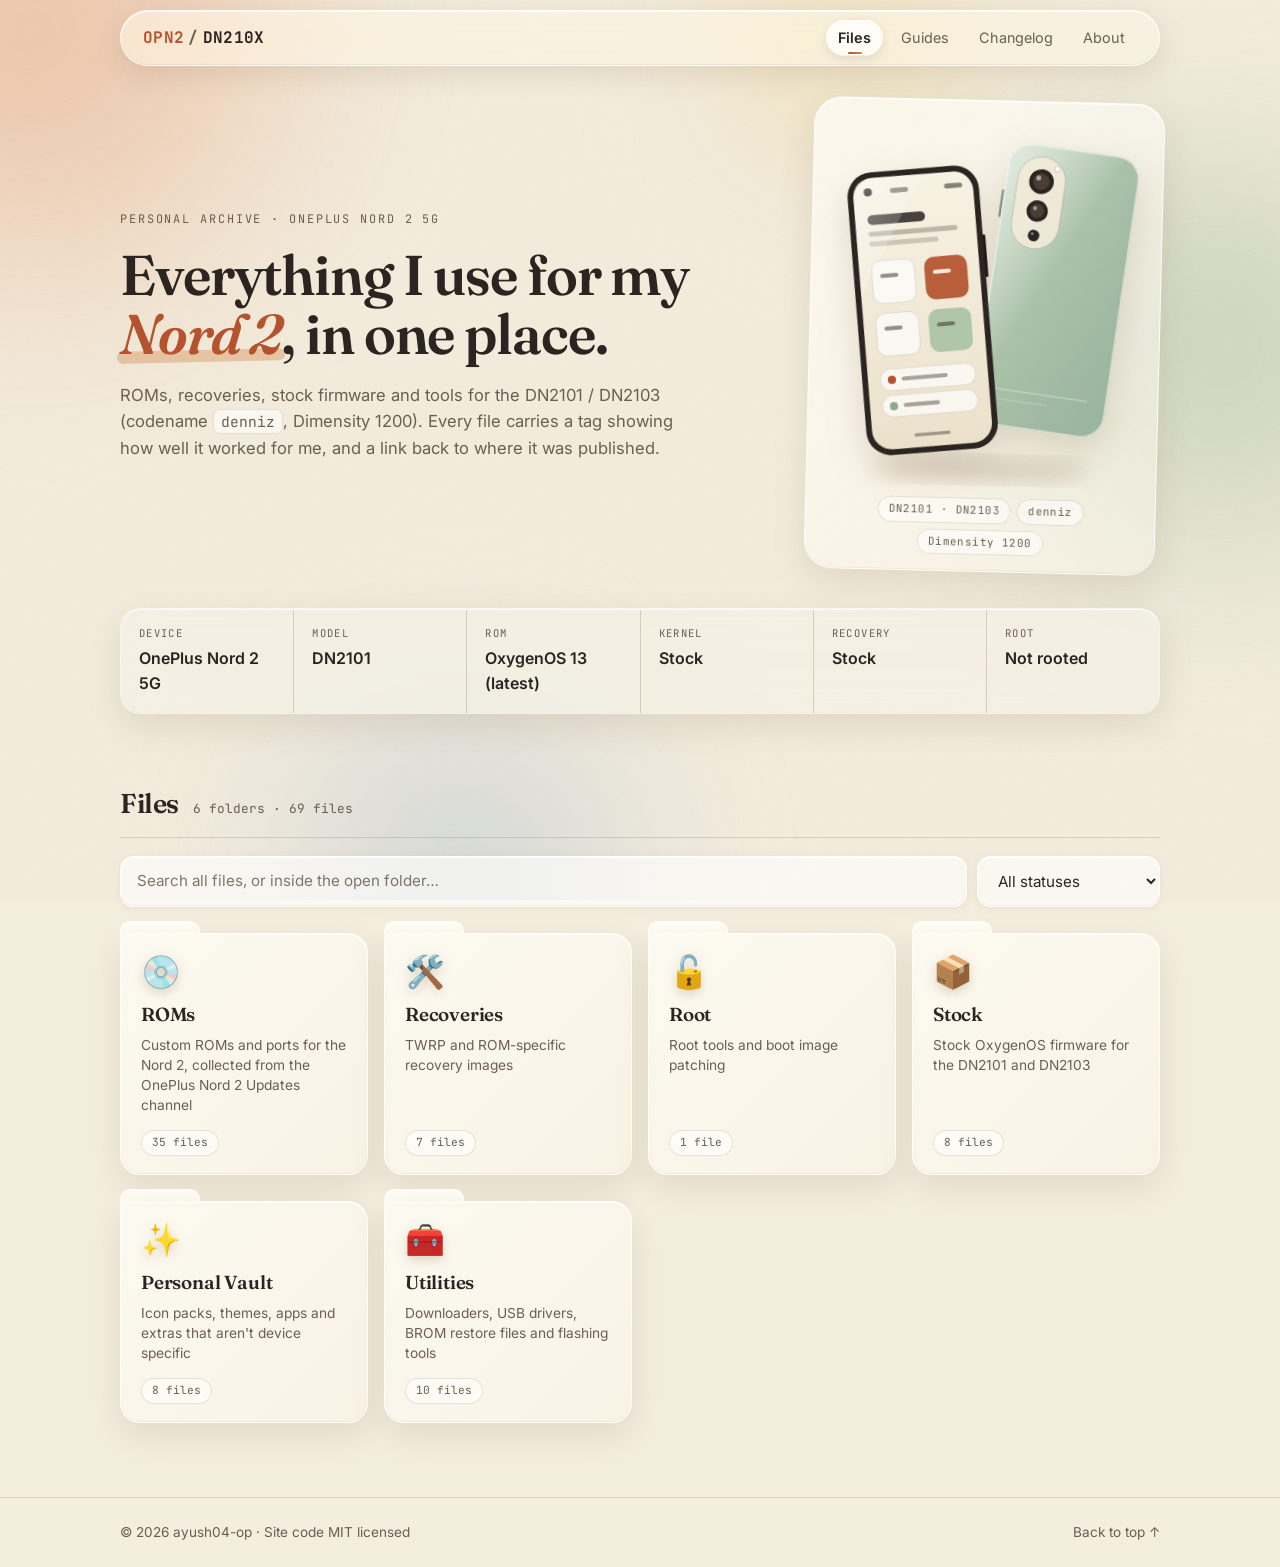
==== index.html @ 6b270671 "Redesign site with paper theme and liquid backdrop - Paper palette, serif headings, grain and morphi" ====
<!DOCTYPE html>
<html lang="en">
<head>
  <meta charset="UTF-8">
  <meta name="viewport" content="width=device-width, initial-scale=1.0">
  <meta name="theme-color" content="#F4EEDF">
  <title>OPN2-DN210X — Personal Vault</title>
  <meta name="description" content="Personal collection of ROMs, recoveries, stock firmware and tools for the OnePlus Nord 2 (DN2101 / DN2103).">
  <meta property="og:title" content="OPN2-DN210X — Personal Vault">
  <meta property="og:description" content="ROMs, recoveries, stock firmware and tools for the OnePlus Nord 2 (DN2101 / DN2103).">
  <meta property="og:type" content="website">
  <link rel="preconnect" href="https://fonts.googleapis.com">
  <link rel="preconnect" href="https://fonts.gstatic.com" crossorigin>
  <link href="https://fonts.googleapis.com/css2?family=Fraunces:ital,opsz,wght@0,9..144,400;0,9..144,600;0,9..144,700;1,9..144,600&family=Inter:wght@400;500;600;700&family=JetBrains+Mono:wght@400;500;700&display=swap" rel="stylesheet">
  <link rel="stylesheet" href="style.css">
</head>
<body>

<div class="bg" aria-hidden="true">
  <span class="blob b1"></span>
  <span class="blob b2"></span>
  <span class="blob b3"></span>
  <span class="blob b4"></span>
  <span class="grain"></span>
</div>

<header class="top">
  <div class="wrap top-inner">
    <a class="brand" href="#files" data-tab="files">
      <span class="brand-mark">OPN2</span><span class="brand-sep">/</span><span class="brand-sub">DN210X</span>
    </a>
    <nav class="nav" id="nav" aria-label="Sections">
      <a href="#files" data-tab="files">Files</a>
      <a href="#guides" data-tab="guides">Guides</a>
      <a href="#changelog" data-tab="changelog">Changelog</a>
      <a href="#about" data-tab="about">About</a>
    </nav>
  </div>
</header>

<main id="top">

  <section class="hero wrap" id="hero">
    <div class="hero-grid">
      <div class="hero-copy">
        <p class="eyebrow">PERSONAL ARCHIVE · ONEPLUS NORD 2 5G</p>
        <h1>Everything I use for my<br><span class="accent">Nord 2</span>, in one place.</h1>
        <p class="lead">ROMs, recoveries, stock firmware and tools for the DN2101 / DN2103 (codename <code>denniz</code>, Dimensity 1200). Every file carries a tag showing how well it worked for me, and a link back to where it was published.</p>
      </div>

      <figure class="device">
        <img src="assets/nord2.svg" width="380" height="450" alt="Illustration of the OnePlus Nord 2 5G, seen from the front and the back">
        <figcaption>
          <span class="cap">DN2101 · DN2103</span>
          <span class="cap">denniz</span>
          <span class="cap">Dimensity 1200</span>
        </figcaption>
      </figure>
    </div>

    <div class="setup" id="setup" aria-label="Current setup"></div>
  </section>

  <!-- ───────── Files tab ───────── -->
  <section class="wrap panel" id="files" data-panel="files">
    <div class="section-head">
      <h2>Files</h2>
      <span class="count" id="count"></span>
    </div>

    <div class="toolbar">
      <input id="search" type="search" placeholder="Search all files, or inside the open folder…" aria-label="Search files" autocomplete="off">
      <select id="status" aria-label="Filter by status">
        <option value="all">All statuses</option>
        <option value="daily">✅ Daily driver</option>
        <option value="tested">🟢 Tested</option>
        <option value="partial">🟡 Partially tested</option>
        <option value="untested">⚪ Untested</option>
      </select>
    </div>

    <div class="crumbs" id="crumbs" hidden></div>
    <div class="folders" id="folders" aria-label="Folders"></div>
    <div class="chips" id="chips" aria-label="Sections in this folder" hidden></div>
    <div class="list" id="list" aria-live="polite" hidden></div>
  </section>

  <!-- ───────── Guides tab ───────── -->
  <section class="wrap panel" id="guides" data-panel="guides" hidden>
    <div class="section-head"><h2>Guides</h2><span class="count" id="guideCount"></span></div>
    <p class="panel-intro">Step-by-step guides for flashing, restoring and debloating the Nord 2. Each one lists what you need first, the steps in order, and what can go wrong. Tap a guide to open it.</p>
    <div id="guideList" class="guides"></div>
  </section>

  <!-- ───────── Changelog tab ───────── -->
  <section class="wrap panel" id="changelog" data-panel="changelog" hidden>
    <div class="section-head"><h2>Changelog</h2></div>
    <p class="panel-intro">A dated record of what was added or changed in this vault, newest first.</p>
    <ol id="logList" class="log"></ol>
  </section>

  <!-- ───────── About tab ───────── -->
  <section class="wrap panel" id="about" data-panel="about" hidden>
    <div class="section-head"><h2>About</h2></div>

    <div class="about-grid">

      <article class="about card-lite">
        <h3>This vault</h3>
        <p>This is a personal archive for the OnePlus Nord 2 5G, kept by the owner of a DN2101 running the latest OxygenOS 13. It collects stock firmware, custom ROMs, recoveries, drivers and everyday tools, each with notes on what it is and where it came from.</p>
        <p class="muted">The stock firmware, tools and guides come from my own Telegram channel, OPN2-Dump. The custom ROM list was collected from the public OnePlus Nord 2 Updates channel, where ROM maintainers post their builds.</p>
      </article>

      <article class="about card-lite">
        <h3>The device</h3>
        <dl class="specs">
          <div><dt>Name</dt><dd>OnePlus Nord 2 5G</dd></div>
          <div><dt>Codename</dt><dd>denniz</dd></div>
          <div><dt>Models</dt><dd>DN2101 (India), DN2103 (EU)</dd></div>
          <div><dt>Chipset</dt><dd>MediaTek Dimensity 1200 (MT6893)</dd></div>
          <div><dt>Build target</dt><dd>op6893</dd></div>
          <div><dt>Storage</dt><dd>UFS</dd></div>
          <div><dt>Shared builds</dt><dd>realme X7 Max 5G (RMX3031) uses the same op6893 ROM builds</dd></div>
          <div><dt>My setup</dt><dd>DN2101 on the latest OxygenOS 13, not rooted</dd></div>
        </dl>
      </article>

      <article class="about card-lite">
        <h3>What is in each folder</h3>
        <ul class="folder-list">
          <li><a href="#f/roms">💿 ROMs</a> <span class="muted">Custom ROMs and ports from many maintainers. <span data-folder-count="roms"></span></span></li>
          <li><a href="#f/recoveries">🛠️ Recoveries</a> <span class="muted">TWRP and the recoveries that go with specific ROMs. <span data-folder-count="recoveries"></span></span></li>
          <li><a href="#f/root">🔓 Root</a> <span class="muted">Root tools. <span data-folder-count="root"></span></span></li>
          <li><a href="#f/stock">📦 Stock</a> <span class="muted">OxygenOS 13 and OxygenOS 11.3 firmware. <span data-folder-count="stock"></span></span></li>
          <li><a href="#f/vault">✨ Personal Vault</a> <span class="muted">Icon packs, themes and apps that are not device specific. <span data-folder-count="vault"></span></span></li>
          <li><a href="#f/utilities">🧰 Utilities</a> <span class="muted">Downloaders, USB drivers, BROM restore files and flashing tools. <span data-folder-count="utilities"></span></span></li>
        </ul>
      </article>

      <article class="about card-lite">
        <h3>Tags and badges</h3>
        <p class="muted small-title">Status tags</p>
        <ul class="legend">
          <li><span class="tag daily">✅ Daily driver</span> I run it every day.</li>
          <li><span class="tag tested">🟢 Tested</span> It worked for me.</li>
          <li><span class="tag partial">🟡 Partial</span> It works with known bugs.</li>
          <li><span class="tag untested">⚪ Untested</span> Collected, but not tried by me.</li>
        </ul>
        <p class="muted small-title">Build badges</p>
        <ul class="legend">
          <li><span class="tag kind">Official</span> Built and released by the ROM's own team.</li>
          <li><span class="tag kind">Unofficial</span> A community build from an individual maintainer.</li>
          <li><span class="tag kind">Port</span> Made from another phone's firmware.</li>
        </ul>
      </article>

      <article class="about card-lite wide">
        <h3>Sources and credits</h3>
        <p>Everything here belongs to its original authors. Each file links to the post where it was published, plus the maintainer's own changelog, bug list or thread when one exists.</p>
        <p class="credits"><strong>ROMs and ports:</strong> Liwhy, ManshuTyagi, lahaina, Zatvio, Rakhshan, SakilMondal, Frxncyyy, fjoInir, P.A.N.Z. and the teams behind Evolution X, LineageOS, Lunaris-AOSP, InfinityX, Axion AOSP, PixelOS, RisingOS, ArrowOS, DerpFest, Pixel Experience and Project Elixir.</p>
        <p class="credits"><strong>Recoveries and tools:</strong> TheMalachite (unofficial TWRP), NishantKumar6342 (BROM bypass), giovix92 (restore file hosting), Shizuku, Canta, MT Manager and the other authors named beside each file.</p>
        <p class="muted">If you are an author and want something credited differently or removed, open an issue on GitHub.</p>
      </article>

      <article class="about card-lite wide">
        <h3>Known gaps</h3>
        <p class="muted">The ROM list was read from the public preview of the OnePlus Nord 2 Updates channel. A few older stretches of that channel could not be read, so some early 2021 to 2022 ROM builds may be missing. Each ROM family lists its newest builds first.</p>
      </article>

      <article class="about card-lite wide warn-box">
        <h3>⚠ Disclaimer</h3>
        <p>Flashing custom software can brick your device, void your warranty or cause data loss. Everything here is provided as is, with no warranty. Back up your data and flash at your own risk. Unless a file is tagged Daily driver or Tested, I have not verified it myself.</p>
      </article>

    </div>

    <p class="about-links">
      <a class="btn" href="https://github.com/ayush04-op/OPN2-Dump-DN210X" target="_blank" rel="noopener">GitHub repo</a>
      <a class="btn ghost" href="https://t.me/OPdump" target="_blank" rel="noopener">OPN2-Dump channel</a>
      <a class="btn ghost" href="https://t.me/OnePlusNord2Updates" target="_blank" rel="noopener">Nord 2 Updates channel</a>
      <a class="btn ghost" href="https://github.com/ayush04-op/OPN2-Dump-DN210X/issues" target="_blank" rel="noopener">Report an issue</a>
    </p>
  </section>

</main>

<footer class="foot">
  <div class="wrap foot-inner">
    <span>© <span id="year"></span> ayush04-op · Site code MIT licensed</span>
    <a href="#top">Back to top ↑</a>
  </div>
</footer>

<script src="script.js"></script>
</body>
</html>
---- style.css ----
/* ─────────────────────────────────────────────
   OPN2 · DN210X — Paper theme with liquid backdrop
   ───────────────────────────────────────────── */
:root {
  --paper: #f4eedf;
  --paper-2: #ece3cf;
  --ink: #2b2420;
  --muted: #6b5e52;
  --accent: #b5532e;
  --accent-2: #d08a4e;
  --sage: #6f8f72;
  --ok: #2f6b3a;
  --warn: #8a5e00;

  --glass: linear-gradient(135deg, rgba(255, 253, 246, .74), rgba(255, 250, 238, .42));
  --glass-solid: rgba(255, 252, 244, .9);
  --glass-brd: rgba(255, 255, 255, .78);
  --rule: rgba(60, 45, 30, .15);
  --edge: rgba(90, 65, 35, .14);
  --shadow: 0 12px 34px rgba(110, 80, 40, .13);
  --shadow-lg: 0 20px 50px rgba(110, 80, 40, .2);
  --inset: inset 0 1px 0 rgba(255, 255, 255, .95), inset 0 -1px 0 rgba(120, 90, 50, .08);
  --blur: 18px;

  --radius: 20px;
  --ease: cubic-bezier(0.2, 0.7, 0.2, 1);
  --serif: "Fraunces", "Iowan Old Style", "Palatino Linotype", Georgia, serif;
  --mono: "JetBrains Mono", ui-monospace, SFMono-Regular, Menlo, monospace;
  --sans: "Inter", system-ui, -apple-system, "Segoe UI", sans-serif;
}

* { box-sizing: border-box; }
html { scroll-behavior: smooth; background: var(--paper); }

body {
  margin: 0;
  color: var(--ink);
  font-family: var(--sans);
  line-height: 1.6;
  -webkit-font-smoothing: antialiased;
  min-height: 100vh;
}

a { color: inherit; }
::selection { background: rgba(181, 83, 46, .25); }
code {
  font-family: var(--mono); font-size: .88em;
  background: rgba(255, 255, 255, .6); padding: 2px 7px; border-radius: 7px;
  border: 1px solid var(--edge);
}
h1, h2, h3 { font-family: var(--serif); font-optical-sizing: auto; }

.wrap { width: min(1040px, 100% - 32px); margin-inline: auto; }
[hidden] { display: none !important; }

/* ───────── Paper + liquid backdrop (what the glass blurs) ───────── */
.bg { position: fixed; inset: 0; z-index: -1; overflow: hidden; pointer-events: none; background: var(--paper); }
.blob {
  position: absolute; filter: blur(70px); opacity: .62; will-change: transform, border-radius;
  border-radius: 58% 42% 55% 45% / 48% 56% 44% 52%;
}
.b1 { width: 46vmax; height: 46vmax; left: -14vmax; top: -14vmax;
      background: radial-gradient(circle at 35% 35%, #e9a47d, transparent 68%);
      animation: drift1 26s ease-in-out infinite alternate, morph 18s ease-in-out infinite alternate; }
.b2 { width: 42vmax; height: 42vmax; right: -12vmax; top: 14vh;
      background: radial-gradient(circle at 60% 40%, #a9c2a3, transparent 68%);
      animation: drift2 30s ease-in-out infinite alternate, morph 22s ease-in-out infinite alternate-reverse; }
.b3 { width: 40vmax; height: 40vmax; left: 16vw; bottom: -18vmax;
      background: radial-gradient(circle at 50% 50%, #a9bcd3, transparent 68%);
      opacity: .5;
      animation: drift3 34s ease-in-out infinite alternate, morph 20s ease-in-out infinite alternate; }
.b4 { width: 28vmax; height: 28vmax; right: 20vw; top: -10vmax;
      background: radial-gradient(circle at 50% 50%, #ecd391, transparent 68%);
      opacity: .5;
      animation: drift2 28s ease-in-out infinite alternate-reverse, morph 16s ease-in-out infinite alternate; }
.grain {
  position: absolute; inset: 0; opacity: .5; mix-blend-mode: multiply;
  background-image: url("data:image/svg+xml;utf8,<svg xmlns='http://www.w3.org/2000/svg' width='180' height='180'><filter id='n'><feTurbulence type='fractalNoise' baseFrequency='.85' numOctaves='2' stitchTiles='stitch'/><feColorMatrix values='0 0 0 0 .35  0 0 0 0 .27  0 0 0 0 .18  0 0 0 .09 0'/></filter><rect width='100%' height='100%' filter='url(%23n)'/></svg>");
}

@keyframes drift1 { from { transform: translate(0,0) scale(1); }   to { transform: translate(18vw, 14vh) scale(1.18); } }
@keyframes drift2 { from { transform: translate(0,0) scale(1.1); } to { transform: translate(-18vw, -10vh) scale(.92); } }
@keyframes drift3 { from { transform: translate(0,0) scale(1); }   to { transform: translate(14vw, -14vh) scale(1.2); } }
@keyframes morph {
  0%   { border-radius: 58% 42% 55% 45% / 48% 56% 44% 52%; }
  50%  { border-radius: 42% 58% 40% 60% / 58% 42% 58% 42%; }
  100% { border-radius: 52% 48% 62% 38% / 40% 60% 40% 60%; }
}

/* ───────── Frosted paper-glass surfaces ───────── */
.top, .setup, .card, details, .about, .empty, .device, .folder, .crumb-back,
input[type="search"], select, .chip {
  -webkit-backdrop-filter: blur(var(--blur)) saturate(160%);
  backdrop-filter: blur(var(--blur)) saturate(160%);
}

.card, details, .about, .empty, .setup, .device, .folder {
  background: var(--glass);
  border: 1px solid var(--glass-brd);
  box-shadow: var(--shadow), var(--inset);
}

/* Specular highlight that follows the cursor */
.card, .about, .setup .cell, .folder { position: relative; }
.card::before, .about::before, .setup .cell::before, .folder::before {
  content: "";
  position: absolute; inset: 0;
  border-radius: inherit;
  background: radial-gradient(380px circle at var(--mx, 50%) var(--my, 0%), rgba(255, 255, 255, .7), transparent 45%);
  opacity: 0;
  transition: opacity .35s var(--ease);
  pointer-events: none;
}
.card:hover::before, .about:hover::before, .setup .cell:hover::before, .folder:hover::before { opacity: 1; }

/* ───────── Header ───────── */
.top {
  position: sticky; top: 10px; z-index: 10;
  width: min(1040px, 100% - 24px);
  margin: 10px auto 0;
  border-radius: 999px;
  background: rgba(250, 245, 232, .62);
  border: 1px solid var(--glass-brd);
  box-shadow: 0 8px 28px rgba(110, 80, 40, .14), var(--inset);
  animation: dropIn .8s var(--ease) both;
}
.top-inner { display: flex; align-items: center; justify-content: space-between; height: 54px; padding: 0 22px; width: 100%; }
.brand { text-decoration: none; font-family: var(--mono); font-weight: 700; letter-spacing: .02em; }
.brand-mark { color: var(--accent); }
.brand-sep { color: var(--muted); margin: 0 4px; }
.brand-sub { color: var(--ink); }
.nav { display: flex; gap: 6px; }
.nav a {
  position: relative;
  text-decoration: none; color: var(--muted); font-size: .9rem;
  padding: 6px 12px; border-radius: 999px;
  transition: color .2s, background .2s;
}
.nav a:hover { color: var(--ink); background: rgba(255, 255, 255, .6); }
.nav a.active {
  color: var(--ink); font-weight: 600;
  background: rgba(255, 255, 255, .8);
  box-shadow: var(--inset), 0 3px 10px rgba(110, 80, 40, .14);
}
.nav a.active::after {
  content: ""; position: absolute; left: 50%; bottom: 2px; width: 14px; height: 2px;
  transform: translateX(-50%); border-radius: 2px;
  background: linear-gradient(90deg, var(--accent), var(--accent-2));
}
a:focus-visible, button:focus-visible, summary:focus-visible, input:focus-visible, select:focus-visible {
  outline: 2px solid var(--accent); outline-offset: 3px;
}

@keyframes dropIn { from { opacity: 0; transform: translateY(-24px) scale(.97); } to { opacity: 1; transform: none; } }

/* ───────── Hero ───────── */
.hero { padding: 64px 0 36px; }
.hero > * { animation: fadeUp .9s var(--ease) both; }
.hero > :nth-child(1) { animation-delay: .1s; }
.hero > :nth-child(2) { animation-delay: .3s; }

.hero-grid { display: grid; grid-template-columns: 1.3fr .7fr; gap: 36px; align-items: center; margin-bottom: 36px; }
.eyebrow { font-family: var(--mono); font-size: .74rem; letter-spacing: .16em; color: var(--muted); margin: 0 0 16px; }
h1 { font-size: clamp(2.1rem, 4.9vw, 3.5rem); line-height: 1.06; letter-spacing: -.02em; margin: 0 0 18px; font-weight: 600; }
.accent {
  position: relative; display: inline-block; font-style: italic; color: var(--accent);
}
.accent::after {
  content: ""; position: absolute; left: -2%; right: -2%; bottom: .02em; height: .22em;
  background: rgba(208, 138, 78, .38); border-radius: 999px; z-index: -1;
  transform: rotate(-1.2deg);
}
.lead { max-width: 580px; color: var(--muted); font-size: 1.04rem; margin: 0; }

/* Device reference picture */
.device {
  margin: 0; padding: 18px 18px 16px; border-radius: 28px; text-align: center;
  transform: rotate(1.4deg);
  transition: transform .5s var(--ease);
}
.device:hover { transform: rotate(0deg) translateY(-4px); }
.device img { display: block; width: 100%; max-width: 330px; height: auto; margin: 0 auto; filter: drop-shadow(0 14px 18px rgba(110, 80, 40, .18)); }
.device figcaption { margin-top: 8px; display: flex; flex-wrap: wrap; justify-content: center; gap: 6px; }
.device .cap {
  font-family: var(--mono); font-size: .68rem; letter-spacing: .04em; color: var(--muted);
  padding: 3px 10px; border-radius: 999px; border: 1px solid var(--edge); background: rgba(255, 255, 255, .55);
}

@keyframes fadeUp { from { opacity: 0; transform: translateY(26px); } to { opacity: 1; transform: none; } }

/* Setup panel */
.setup {
  display: grid;
  grid-template-columns: repeat(auto-fit, minmax(150px, 1fr));
  gap: 1px;
  background: var(--rule);
  border-radius: var(--radius);
  overflow: hidden;
}
.setup .cell { background: rgba(255, 252, 244, .72); padding: 16px 18px; transition: background .25s; }
.setup .cell:hover { background: rgba(255, 255, 255, .92); }
.setup .k { font-family: var(--mono); font-size: .66rem; letter-spacing: .13em; color: var(--muted); text-transform: uppercase; }
.setup .v { font-weight: 600; margin-top: 4px; word-break: break-word; }

/* ───────── Sections ───────── */
section.wrap { padding: 34px 0; }
.section-head { display: flex; align-items: baseline; gap: 14px; margin-bottom: 18px; padding-bottom: 12px; border-bottom: 1px solid var(--rule); }
h2 { margin: 0; font-size: 1.7rem; letter-spacing: -.015em; font-weight: 600; }
.count { font-family: var(--mono); font-size: .8rem; color: var(--muted); }

.reveal { opacity: 0; transform: translateY(28px); transition: opacity .8s var(--ease), transform .8s var(--ease); }
.reveal.in { opacity: 1; transform: none; }

/* ───────── Toolbar ───────── */
.toolbar { display: flex; gap: 10px; flex-wrap: wrap; margin-bottom: 14px; }
input[type="search"], select {
  background: rgba(255, 255, 255, .62);
  border: 1px solid var(--glass-brd);
  box-shadow: var(--inset), 0 2px 8px rgba(110, 80, 40, .08);
  color: var(--ink);
  border-radius: 14px;
  padding: 12px 16px;
  font: inherit; font-size: .95rem;
  transition: border-color .2s, box-shadow .2s, background .2s;
}
input[type="search"] { flex: 1 1 260px; }
input[type="search"]::placeholder { color: var(--muted); opacity: .85; }
input[type="search"]:focus, select:focus {
  outline: none;
  background: rgba(255, 255, 255, .9);
  border-color: rgba(181, 83, 46, .6);
  box-shadow: 0 0 0 4px rgba(181, 83, 46, .16), var(--inset);
}
select option { background: #fbf6e9; color: var(--ink); }

.chips { display: flex; gap: 8px; flex-wrap: wrap; margin-bottom: 20px; }
.chip {
  background: rgba(255, 255, 255, .5);
  border: 1px solid var(--glass-brd);
  color: var(--muted);
  padding: 8px 16px;
  border-radius: 999px;
  font: inherit; font-size: .85rem;
  cursor: pointer;
  box-shadow: 0 2px 8px rgba(110, 80, 40, .08);
  transition: transform .25s var(--ease), background .2s, color .2s, border-color .2s, box-shadow .2s;
}
.chip:hover { color: var(--ink); transform: translateY(-2px); background: rgba(255, 255, 255, .85); }
.chip:active { transform: scale(.96); }
.chip.active {
  background: var(--ink); color: #fbf6e9; font-weight: 600;
  border-color: transparent;
  box-shadow: 0 8px 20px rgba(43, 36, 32, .3);
}
.chip small { opacity: .65; margin-left: 5px; font-family: var(--mono); }

/* ───────── File cards ───────── */
.list { display: grid; gap: 12px; }
.card {
  padding: 18px 20px;
  border-radius: var(--radius);
  display: grid;
  grid-template-columns: 1fr auto;
  gap: 8px 18px;
  align-items: center;
  animation: cardIn .6s var(--ease) both;
  animation-delay: calc(var(--i, 0) * 55ms);
  transition: transform .35s var(--ease), border-color .3s, box-shadow .3s;
}
.card:hover { transform: translateY(-4px); box-shadow: var(--shadow-lg), var(--inset); }
@keyframes cardIn { from { opacity: 0; transform: translateY(22px) scale(.98); } to { opacity: 1; transform: none; } }

.card h3 { margin: 0; font-size: 1.04rem; font-weight: 600; display: flex; flex-wrap: wrap; align-items: center; gap: 8px; }
.meta { font-family: var(--mono); font-size: .74rem; color: var(--muted); display: flex; flex-wrap: wrap; gap: 6px 14px; margin-top: 6px; }
.notes { grid-column: 1 / -1; color: var(--muted); font-size: .9rem; margin: 4px 0 0; }
.actions { display: flex; gap: 8px; align-items: center; flex-wrap: wrap; justify-content: flex-end; max-width: 440px; }

.tag {
  font-family: var(--mono); font-size: .66rem; letter-spacing: .04em;
  padding: 3px 9px; border-radius: 999px; border: 1px solid var(--edge);
  background: rgba(255, 255, 255, .55); font-weight: 500; color: var(--muted);
}
.tag.cat { color: var(--muted); }
.tag.daily { color: var(--ok); border-color: rgba(47, 107, 58, .4); background: rgba(78, 125, 82, .14); }
.tag.tested { color: #3b7348; border-color: rgba(59, 115, 72, .35); background: rgba(111, 143, 114, .14); }
.tag.partial { color: var(--warn); border-color: rgba(138, 94, 0, .38); background: rgba(214, 160, 40, .17); }
.tag.untested { color: var(--muted); }
.tag.kind { color: #a24a27; border-color: rgba(181, 83, 46, .38); background: rgba(181, 83, 46, .1); }

/* Buttons */
.btn {
  position: relative; overflow: hidden;
  display: inline-block;
  background: linear-gradient(180deg, rgba(255, 255, 255, .28), rgba(255, 255, 255, 0) 55%), var(--accent);
  color: #fff8ee;
  text-decoration: none;
  border: 1px solid rgba(120, 50, 20, .35);
  box-shadow: 0 6px 16px rgba(181, 83, 46, .28), inset 0 1px 0 rgba(255, 255, 255, .45);
  padding: 9px 18px;
  border-radius: 999px;
  font: inherit; font-size: .88rem; font-weight: 600;
  cursor: pointer;
  transition: transform .25s var(--ease), box-shadow .25s, background .2s;
}
.btn::after {
  content: ""; position: absolute; top: 0; left: -80%;
  width: 55%; height: 100%;
  background: linear-gradient(100deg, transparent, rgba(255, 255, 255, .5), transparent);
  transform: skewX(-20deg);
}
.btn:hover { transform: translateY(-2px); box-shadow: 0 10px 24px rgba(181, 83, 46, .38), inset 0 1px 0 rgba(255, 255, 255, .5); }
.btn:hover::after { animation: sweep .8s var(--ease); }
.btn:active { transform: scale(.96); }
@keyframes sweep { to { left: 140%; } }

.btn.ghost {
  background: rgba(255, 255, 255, .6); color: var(--ink);
  box-shadow: var(--inset), 0 2px 8px rgba(110, 80, 40, .08);
  border-color: var(--edge);
}
.btn.ghost:hover { background: rgba(255, 255, 255, .95); box-shadow: var(--inset), 0 6px 16px rgba(110, 80, 40, .14); }
.btn.ghost::after { display: none; }
.btn.disabled { background: rgba(255, 255, 255, .35); border-color: var(--rule); color: var(--muted); cursor: not-allowed; pointer-events: none; box-shadow: none; }
.btn.disabled::after { display: none; }
.btn.small { padding: 7px 13px; font-size: .76rem; font-family: var(--mono); font-weight: 500; }

.empty { color: var(--muted); text-align: center; padding: 40px 20px; border-style: dashed; border-color: var(--edge); border-radius: var(--radius); margin: 0; }

/* ───────── Folders (manila file browser) ───────── */
.folders {
  display: grid;
  grid-template-columns: repeat(auto-fill, minmax(230px, 1fr));
  gap: 26px 16px;
  margin-top: 26px;
}
.folders > .empty { grid-column: 1 / -1; }

.folder {
  display: flex; flex-direction: column; align-items: flex-start; gap: 6px;
  text-align: left;
  font: inherit; color: inherit;
  padding: 22px 20px 18px;
  border-radius: 6px var(--radius) var(--radius) var(--radius);
  cursor: pointer;
  animation: cardIn .6s var(--ease) both;
  animation-delay: calc(var(--i, 0) * 70ms);
  transition: transform .35s var(--ease), box-shadow .3s;
}
.folder::after {
  content: "";
  position: absolute; left: -1px; top: -13px;
  width: 78px; height: 14px;
  border-radius: 10px 10px 0 0;
  background: linear-gradient(180deg, rgba(255, 253, 246, .95), rgba(255, 250, 238, .7));
  border: 1px solid var(--glass-brd); border-bottom: none;
  transition: width .35s var(--ease), background .3s;
}
.folder:hover { transform: translateY(-5px); box-shadow: var(--shadow-lg), var(--inset); }
.folder:hover::after { width: 96px; background: linear-gradient(180deg, rgba(232, 160, 120, .8), rgba(255, 250, 238, .7)); }
.folder:active { transform: translateY(-1px) scale(.985); }

.folder-icon { font-size: 2rem; line-height: 1; filter: drop-shadow(0 4px 6px rgba(110, 80, 40, .22)); transition: transform .4s var(--ease); }
.folder:hover .folder-icon { transform: scale(1.15) rotate(-5deg); }
.folder-name { font-family: var(--serif); font-size: 1.18rem; font-weight: 600; letter-spacing: -.01em; margin-top: 6px; }
.folder-desc { color: var(--muted); font-size: .86rem; line-height: 1.45; flex: 1; }
.folder-count {
  margin-top: 8px;
  font-family: var(--mono); font-size: .7rem; color: var(--muted);
  padding: 3px 10px; border-radius: 999px;
  border: 1px solid var(--edge); background: rgba(255, 255, 255, .55);
}
.folder-count.empty-folder { opacity: .7; border-style: dashed; }

/* Breadcrumb */
.crumbs { display: flex; flex-wrap: wrap; align-items: center; gap: 10px 14px; margin: 8px 0 18px; animation: fadeUp .5s var(--ease) both; }
.crumb-back {
  font: inherit; font-size: .85rem; color: var(--ink); cursor: pointer;
  padding: 8px 16px; border-radius: 999px;
  background: rgba(255, 255, 255, .6); border: 1px solid var(--glass-brd);
  box-shadow: var(--inset), 0 2px 8px rgba(110, 80, 40, .08);
  transition: transform .25s var(--ease), background .2s;
}
.crumb-back:hover { background: rgba(255, 255, 255, .95); transform: translateX(-3px); }
.crumb-trail { font-family: var(--mono); font-size: .9rem; color: var(--muted); display: flex; gap: 8px; align-items: center; }
.crumb-now { color: var(--ink); font-weight: 700; }
.crumb-desc { flex-basis: 100%; margin: 0; color: var(--muted); font-size: .92rem; }

.panel:not([hidden]) { animation: fadeUp .5s var(--ease) both; }
.panel-intro { color: var(--muted); max-width: 680px; margin: -4px 0 22px; }

/* ───────── Guides ───────── */
.guides { display: grid; gap: 12px; }
details { border-radius: var(--radius); padding: 0 20px; transition: box-shadow .3s, background .3s; }
details:hover { box-shadow: var(--shadow-lg), var(--inset); }
details[open] { padding-bottom: 18px; background: linear-gradient(135deg, rgba(255, 255, 255, .85), rgba(255, 250, 238, .55)); }
summary { cursor: pointer; padding: 17px 0; font-weight: 600; list-style: none; display: flex; justify-content: space-between; align-items: center; }
summary::-webkit-details-marker { display: none; }
summary::after {
  content: "+"; font-family: var(--mono); color: var(--muted);
  width: 26px; height: 26px; display: grid; place-items: center; flex: none;
  border-radius: 50%; background: rgba(255, 255, 255, .7); border: 1px solid var(--edge);
  transition: transform .35s var(--ease), background .2s;
}
details[open] summary::after { content: "–"; transform: rotate(180deg); background: var(--accent); border-color: transparent; color: #fff8ee; }
.guide summary { gap: 16px; align-items: flex-start; }
.g-title { display: flex; flex-direction: column; gap: 2px; }
.g-name { font-family: var(--serif); font-size: 1.1rem; }
.g-sum { font-weight: 400; font-size: .88rem; color: var(--muted); font-family: var(--sans); }
.g-body { display: grid; gap: 18px; padding-top: 4px; animation: fadeUp .45s var(--ease) both; }
.g-block h4 {
  margin: 0 0 8px; font-family: var(--mono); font-size: .7rem; letter-spacing: .13em;
  text-transform: uppercase; color: var(--muted); font-weight: 500;
}
.g-list, .g-steps { margin: 0; padding-left: 22px; color: var(--ink); }
.g-list li, .g-steps li { margin: 7px 0; }
.g-steps li::marker { font-family: var(--mono); color: var(--accent); font-weight: 700; }
.g-list li::marker { color: var(--accent-2); }
.g-warn {
  background: rgba(240, 205, 120, .28); border: 1px solid rgba(138, 94, 0, .3);
  padding: 12px 15px; border-radius: 14px; color: #5f4200; font-size: .92rem;
}
.g-credit { margin: 0; color: var(--muted); font-size: .86rem; font-style: italic; }
.g-actions { display: flex; flex-wrap: wrap; gap: 8px; }

/* ───────── Changelog ───────── */
.log { list-style: none; margin: 0; padding: 0; border-left: 1px dashed rgba(60, 45, 30, .3); }
.log li { position: relative; padding: 0 0 26px 26px; }
.log li::before {
  content: ""; position: absolute; left: -6px; top: 7px; width: 11px; height: 11px;
  border-radius: 50%; background: var(--accent);
  box-shadow: 0 0 0 4px rgba(181, 83, 46, .16), 0 0 0 1px var(--paper);
}
.log .date { font-family: var(--mono); font-size: .76rem; color: var(--muted); }
.log .title { font-family: var(--serif); font-weight: 600; font-size: 1.1rem; margin: 2px 0; }
.log .desc { color: var(--muted); font-size: .92rem; margin: 0; }
.log-items { margin: 8px 0 0; padding-left: 18px; color: var(--muted); font-size: .92rem; }
.log-items li { margin: 5px 0; padding: 0; }
.log-items li::before { display: none; }

/* ───────── About ───────── */
.about-grid { display: grid; grid-template-columns: repeat(auto-fit, minmax(300px, 1fr)); gap: 16px; }
.about { border-radius: var(--radius); padding: 24px; margin: 0; }
.about.wide { grid-column: 1 / -1; }
.about p { margin: 0 0 14px; }
.about p:last-child { margin-bottom: 0; }
.about h3 { margin: 0 0 12px; font-size: 1.2rem; font-weight: 600; letter-spacing: -.01em; }
.about .small-title { font-family: var(--mono); font-size: .7rem; letter-spacing: .13em; text-transform: uppercase; margin: 14px 0 6px; }
.about .small-title:first-of-type { margin-top: 0; }
.about a { text-decoration: underline; text-decoration-color: rgba(181, 83, 46, .45); text-underline-offset: 3px; }
.about a:hover { text-decoration-color: var(--accent); color: var(--accent); }
.about .credits { font-size: .93rem; }
.muted { color: var(--muted); }
.specs { margin: 0; }
.specs > div { display: grid; grid-template-columns: 110px 1fr; gap: 12px; padding: 9px 0; border-bottom: 1px dashed var(--rule); }
.specs > div:last-child { border-bottom: none; }
.specs dt { color: var(--muted); font-family: var(--mono); font-size: .74rem; letter-spacing: .06em; padding-top: 2px; }
.specs dd { margin: 0; font-weight: 500; }
.legend { list-style: none; margin: 0 0 4px; padding: 0; display: grid; gap: 8px; font-size: .92rem; }
.legend li { display: flex; align-items: center; gap: 10px; flex-wrap: wrap; color: var(--muted); }
.folder-list { list-style: none; margin: 0; padding: 0; display: grid; gap: 10px; }
.folder-list li { display: flex; flex-direction: column; gap: 2px; }
.folder-list a { font-weight: 600; text-decoration: none; }
.folder-list a:hover { color: var(--accent); }
.warn-box { background: linear-gradient(135deg, rgba(246, 220, 140, .5), rgba(250, 238, 200, .35)); border-color: rgba(138, 94, 0, .28); }
.warn-box p { color: #5f4200; margin: 0; }
.about-links { display: flex; flex-wrap: wrap; gap: 10px; margin: 22px 0 0; }

/* ───────── Footer ───────── */
.foot { margin-top: 40px; color: var(--muted); font-size: .85rem; border-top: 1px solid var(--rule); }
.foot-inner { display: flex; justify-content: space-between; flex-wrap: wrap; gap: 8px; padding: 24px 0; }
.foot a { text-decoration: none; transition: color .2s; }
.foot a:hover { color: var(--accent); }

/* ───────── Mobile / fallbacks ───────── */
@media (max-width: 820px) {
  .hero-grid { grid-template-columns: 1fr; gap: 28px; }
  .device { max-width: 360px; margin-inline: auto; transform: none; }
}
@media (max-width: 640px) {
  :root { --blur: 12px; }
  .blob { filter: blur(50px); }
  .top { top: 6px; margin-top: 6px; }
  .top-inner { padding: 0 14px; }
  .brand-sep, .brand-sub { display: none; }
  .nav { gap: 0; }
  .nav a { font-size: .8rem; padding: 6px 9px; }
  .hero { padding: 44px 0 24px; }
  .card { grid-template-columns: 1fr; }
  .actions { margin-top: 4px; max-width: none; justify-content: flex-start; }
  .folders { grid-template-columns: repeat(2, 1fr); gap: 24px 12px; }
  .folder { padding: 18px 14px 14px; }
  .folder-desc { font-size: .8rem; }
  .specs > div { grid-template-columns: 1fr; gap: 2px; }
}
@media (max-width: 380px) {
  .folders { grid-template-columns: 1fr; }
}

@supports not ((backdrop-filter: blur(1px)) or (-webkit-backdrop-filter: blur(1px))) {
  .top, .card, details, .about, .empty, .setup, .device, .folder { background: var(--glass-solid); }
}

@media (prefers-reduced-motion: reduce) {
  *, *::before, *::after { animation: none !important; transition: none !important; scroll-behavior: auto !important; }
  .reveal { opacity: 1; transform: none; }
}
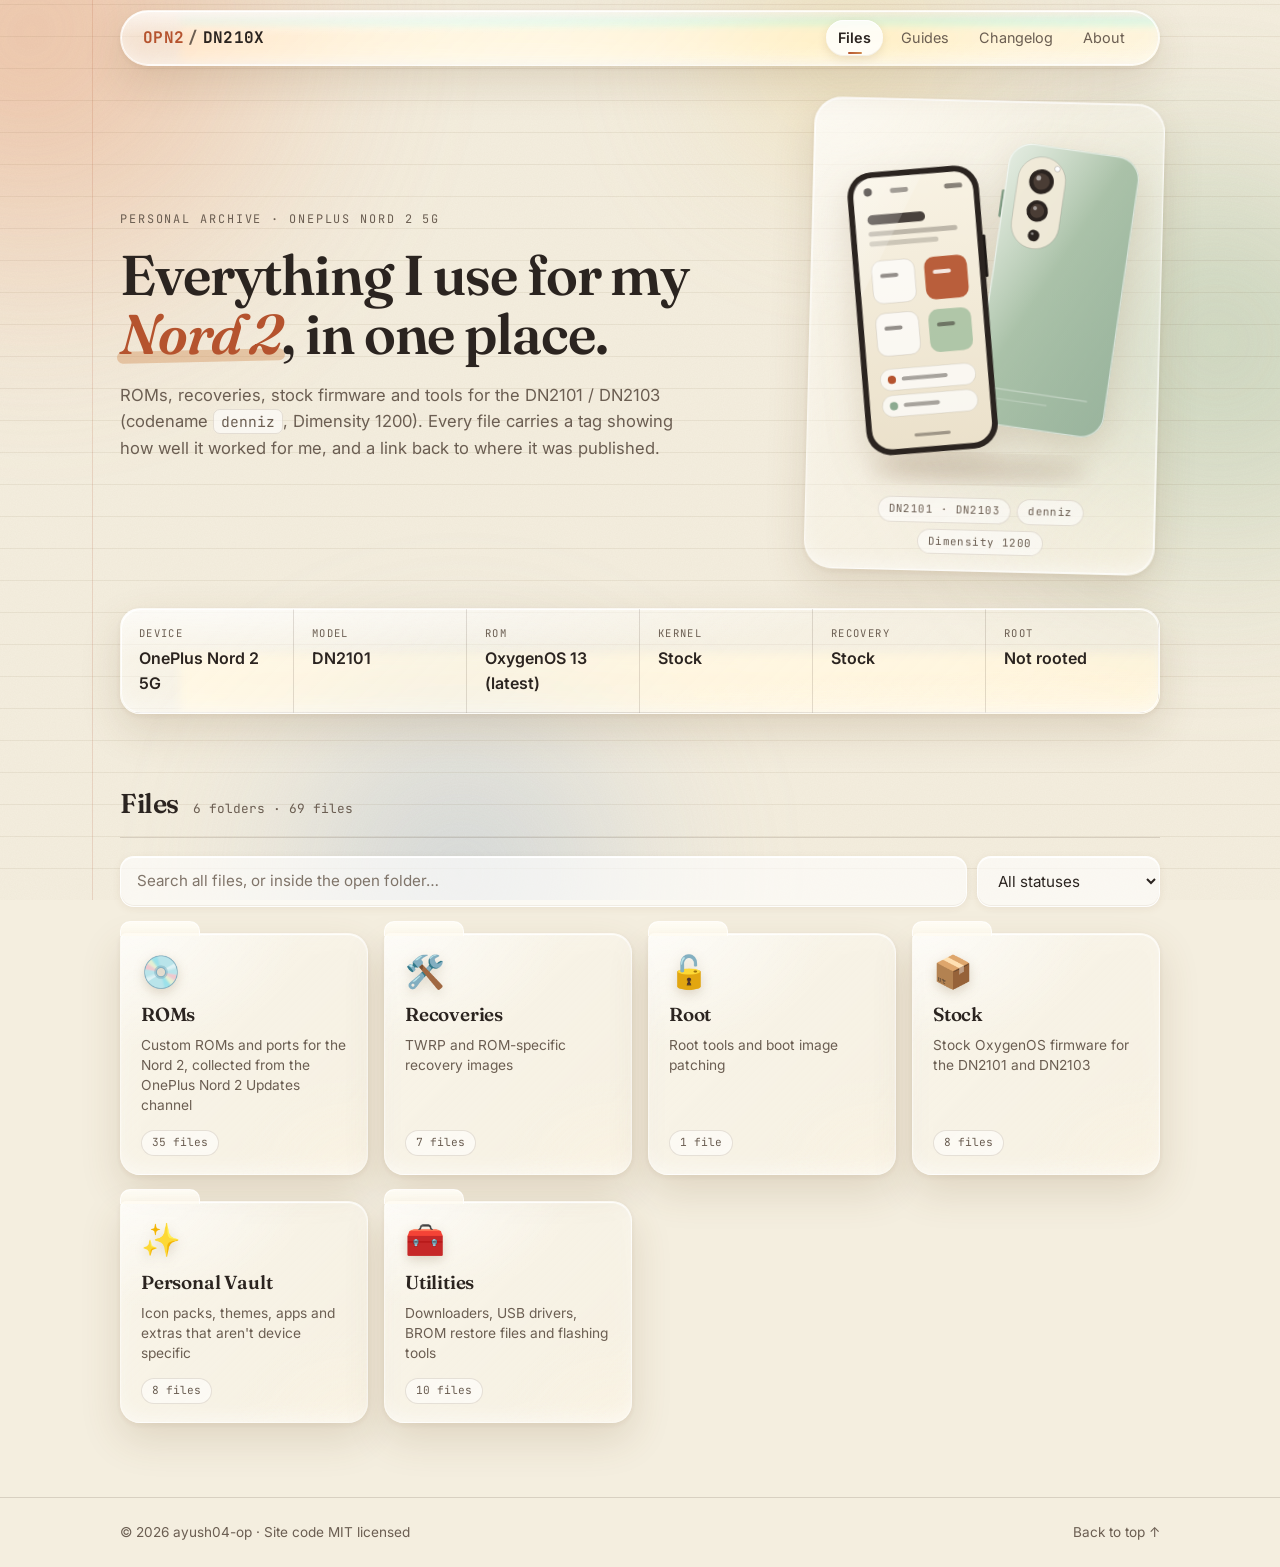
==== commit 1936f0ea: "Remove tap highlight and rebuild glass with liquid-glass layers - Disable the default mobile tap hig" ====
--- a/index.html
+++ b/index.html
@@ -12,7 +12,7 @@
   <link rel="preconnect" href="https://fonts.googleapis.com">
   <link rel="preconnect" href="https://fonts.gstatic.com" crossorigin>
   <link href="https://fonts.googleapis.com/css2?family=Fraunces:ital,opsz,wght@0,9..144,400;0,9..144,600;0,9..144,700;1,9..144,600&family=Inter:wght@400;500;600;700&family=JetBrains+Mono:wght@400;500;700&display=swap" rel="stylesheet">
-  <link rel="stylesheet" href="style.css">
+  <link rel="stylesheet" href="style.css?v=20261103b">
 </head>
 <body>
 
@@ -21,6 +21,7 @@
   <span class="blob b2"></span>
   <span class="blob b3"></span>
   <span class="blob b4"></span>
+  <span class="rules"></span>
   <span class="grain"></span>
 </div>
 
@@ -191,6 +192,6 @@
   </div>
 </footer>
 
-<script src="script.js"></script>
+<script src="script.js?v=20261103b"></script>
 </body>
 </html>
--- a/style.css
+++ b/style.css
@@ -29,7 +29,9 @@
   --sans: "Inter", system-ui, -apple-system, "Segoe UI", sans-serif;
 }
 
-* { box-sizing: border-box; }
+* { box-sizing: border-box; -webkit-tap-highlight-color: transparent; }
+html { -webkit-text-size-adjust: 100%; }
+a, button, summary, select, input, label { touch-action: manipulation; }
 html { scroll-behavior: smooth; background: var(--paper); }
 
 body {
@@ -73,6 +75,12 @@
       background: radial-gradient(circle at 50% 50%, #ecd391, transparent 68%);
       opacity: .5;
       animation: drift2 28s ease-in-out infinite alternate-reverse, morph 16s ease-in-out infinite alternate; }
+.rules {
+  position: absolute; inset: 0;
+  background-image:
+    repeating-linear-gradient(0deg, transparent 0 31px, rgba(110, 80, 40, .08) 31px 32px),
+    linear-gradient(90deg, transparent calc(50% - 548px), rgba(181, 83, 46, .16) calc(50% - 548px), rgba(181, 83, 46, .16) calc(50% - 547px), transparent calc(50% - 547px));
+}
 .grain {
   position: absolute; inset: 0; opacity: .5; mix-blend-mode: multiply;
   background-image: url("data:image/svg+xml;utf8,<svg xmlns='http://www.w3.org/2000/svg' width='180' height='180'><filter id='n'><feTurbulence type='fractalNoise' baseFrequency='.85' numOctaves='2' stitchTiles='stitch'/><feColorMatrix values='0 0 0 0 .35  0 0 0 0 .27  0 0 0 0 .18  0 0 0 .09 0'/></filter><rect width='100%' height='100%' filter='url(%23n)'/></svg>");
@@ -87,26 +95,67 @@
   100% { border-radius: 52% 48% 62% 38% / 40% 60% 40% 60%; }
 }
 
-/* ───────── Frosted paper-glass surfaces ───────── */
+/* ───────── Liquid glass material ─────────
+   Modelled on the optical layers of liquid-glass shaders: background blur, refraction
+   through a bevelled edge (SVG displacement map, Chromium only), colour fringing at the
+   edge, a specular highlight, a rim light and a soft drop shadow. */
+:root {
+  --lg-fill:
+    radial-gradient(130% 90% at 6% 0%, rgba(255, 255, 255, .62), transparent 52%),
+    radial-gradient(90% 70% at 100% 100%, rgba(255, 246, 228, .42), transparent 60%),
+    linear-gradient(135deg, rgba(255, 253, 246, .44), rgba(255, 250, 238, .2));
+  --lg-shadow:
+    0 16px 40px rgba(110, 80, 40, .16),
+    0 2px 6px rgba(110, 80, 40, .08),
+    inset 0 1px 1px rgba(255, 255, 255, .95),
+    inset 0 -14px 22px -14px rgba(255, 255, 255, .6),
+    inset 0 0 24px rgba(255, 255, 255, .16);
+  --lg-blur: blur(var(--blur)) saturate(170%) brightness(1.04);
+}
+
 .top, .setup, .card, details, .about, .empty, .device, .folder, .crumb-back,
 input[type="search"], select, .chip {
-  -webkit-backdrop-filter: blur(var(--blur)) saturate(160%);
-  backdrop-filter: blur(var(--blur)) saturate(160%);
-}
-
-.card, details, .about, .empty, .setup, .device, .folder {
-  background: var(--glass);
-  border: 1px solid var(--glass-brd);
-  box-shadow: var(--shadow), var(--inset);
-}
-
-/* Specular highlight that follows the cursor */
+  -webkit-backdrop-filter: var(--lg-blur);
+  backdrop-filter: var(--lg-blur);
+}
+
+.top, .setup, .card, details, .about, .empty, .device, .folder {
+  background: var(--lg-fill);
+  border: 1px solid rgba(255, 255, 255, .55);
+  box-shadow: var(--lg-shadow);
+}
+
+/* Rim light: a bright edge on the lit corners that fades through the middle */
+.top::after, .setup::after, .card::after, .about::after, .device::after, details::after {
+  content: "";
+  position: absolute; inset: 0;
+  border-radius: inherit;
+  padding: 1.4px;
+  pointer-events: none;
+  background: linear-gradient(135deg, rgba(255, 255, 255, .95), rgba(255, 255, 255, .1) 34%, rgba(255, 255, 255, .06) 64%, rgba(255, 255, 255, .85));
+  -webkit-mask: linear-gradient(#000 0 0) content-box, linear-gradient(#000 0 0);
+  -webkit-mask-composite: xor;
+  mask: linear-gradient(#000 0 0) content-box exclude, linear-gradient(#000 0 0);
+}
+.setup, .device, details { position: relative; }
+
+/* Refraction + colour fringing where the browser can do it (filters are built in script.js) */
+.refract .top, .refract .setup {
+  -webkit-backdrop-filter: url(#lg-wide) blur(5px) saturate(170%) brightness(1.04);
+  backdrop-filter: url(#lg-wide) blur(5px) saturate(170%) brightness(1.04);
+}
+.refract .device, .refract .folder, .refract .about, .refract details, .refract .crumb-back {
+  -webkit-backdrop-filter: url(#lg-card) blur(6px) saturate(170%) brightness(1.04);
+  backdrop-filter: url(#lg-card) blur(6px) saturate(170%) brightness(1.04);
+}
+
+/* Specular highlight that follows the finger / cursor */
 .card, .about, .setup .cell, .folder { position: relative; }
 .card::before, .about::before, .setup .cell::before, .folder::before {
   content: "";
   position: absolute; inset: 0;
   border-radius: inherit;
-  background: radial-gradient(380px circle at var(--mx, 50%) var(--my, 0%), rgba(255, 255, 255, .7), transparent 45%);
+  background: radial-gradient(380px circle at var(--mx, 50%) var(--my, 0%), rgba(255, 255, 255, .75), transparent 45%);
   opacity: 0;
   transition: opacity .35s var(--ease);
   pointer-events: none;
@@ -119,9 +168,6 @@
   width: min(1040px, 100% - 24px);
   margin: 10px auto 0;
   border-radius: 999px;
-  background: rgba(250, 245, 232, .62);
-  border: 1px solid var(--glass-brd);
-  box-shadow: 0 8px 28px rgba(110, 80, 40, .14), var(--inset);
   animation: dropIn .8s var(--ease) both;
 }
 .top-inner { display: flex; align-items: center; justify-content: space-between; height: 54px; padding: 0 22px; width: 100%; }
@@ -192,13 +238,11 @@
 .setup {
   display: grid;
   grid-template-columns: repeat(auto-fit, minmax(150px, 1fr));
-  gap: 1px;
-  background: var(--rule);
   border-radius: var(--radius);
   overflow: hidden;
 }
-.setup .cell { background: rgba(255, 252, 244, .72); padding: 16px 18px; transition: background .25s; }
-.setup .cell:hover { background: rgba(255, 255, 255, .92); }
+.setup .cell { background: transparent; padding: 16px 18px; box-shadow: inset -1px 0 0 var(--rule), inset 0 -1px 0 var(--rule); transition: background .25s; }
+.setup .cell:hover { background: rgba(255, 255, 255, .4); }
 .setup .k { font-family: var(--mono); font-size: .66rem; letter-spacing: .13em; color: var(--muted); text-transform: uppercase; }
 .setup .v { font-weight: 600; margin-top: 4px; word-break: break-word; }
 
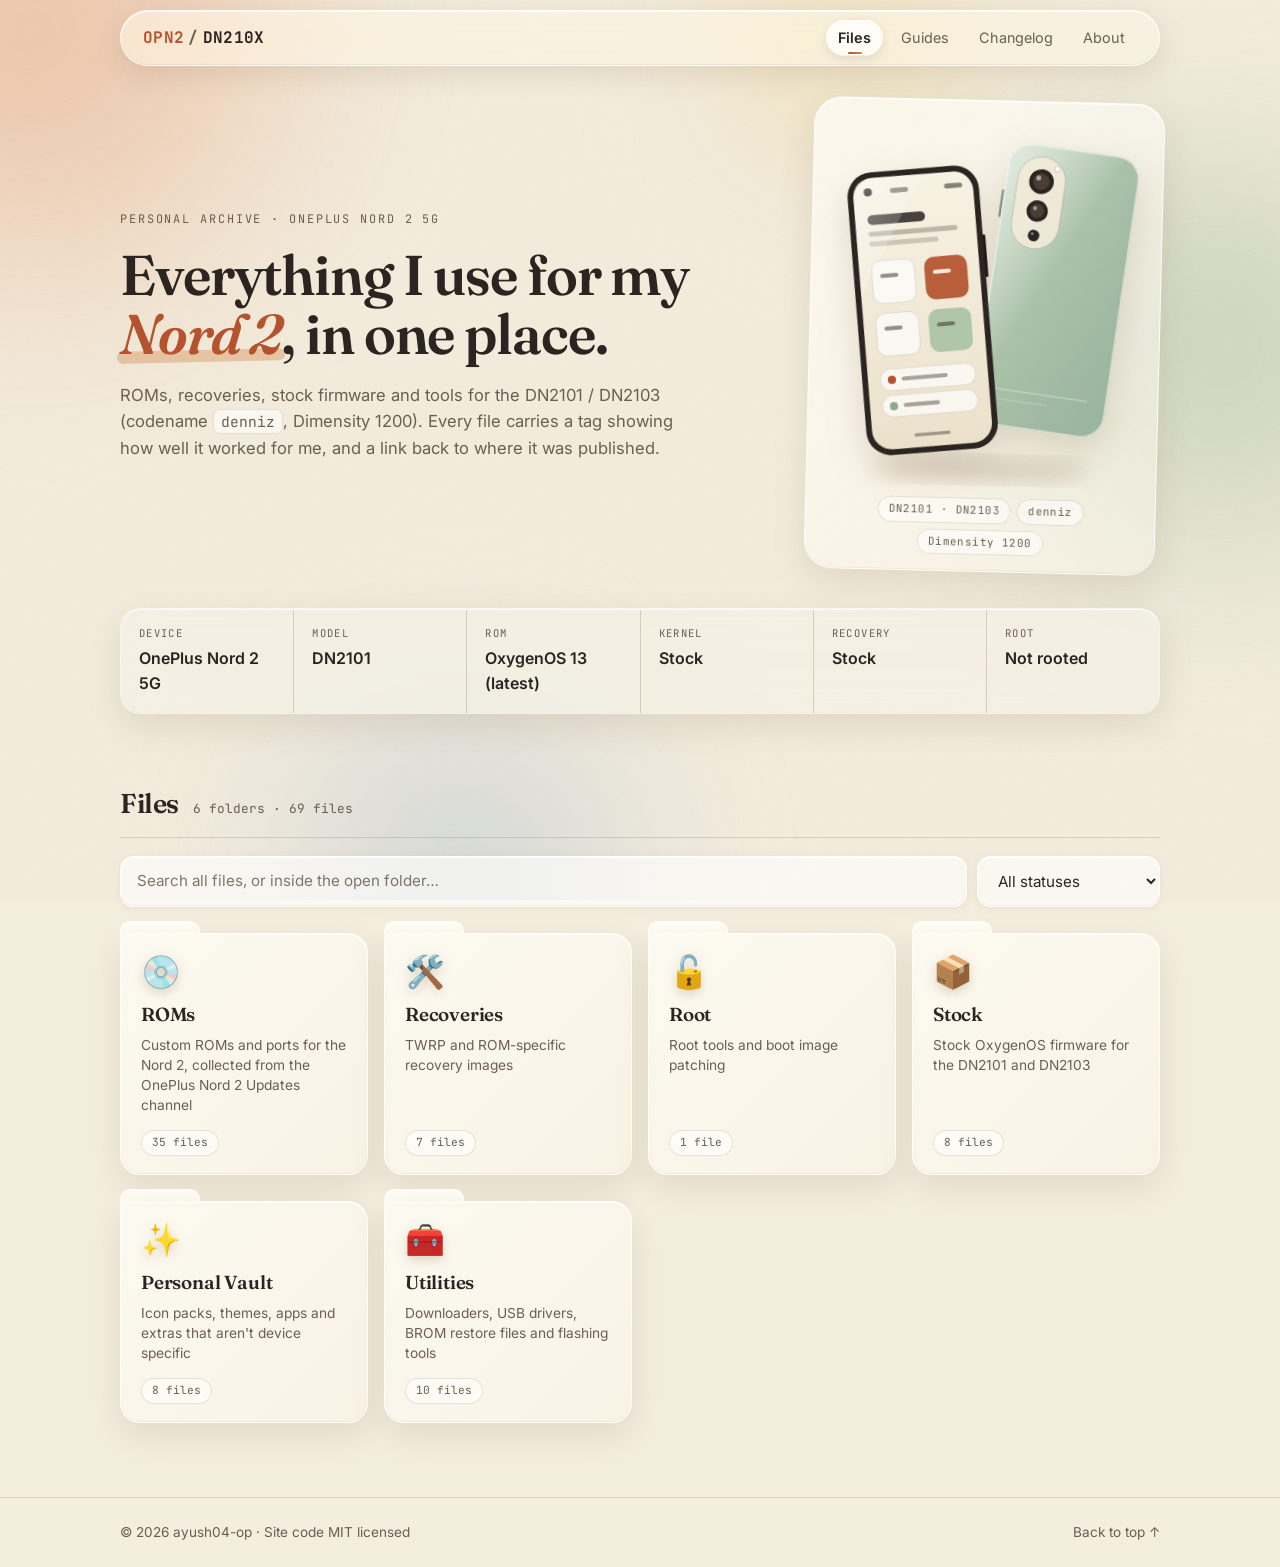
==== commit ad1697a7: "Revert liquid glass refraction (laggy); keep tap-highlight fix - Restore the previous frosted glass " ====
--- a/index.html
+++ b/index.html
@@ -12,7 +12,7 @@
   <link rel="preconnect" href="https://fonts.googleapis.com">
   <link rel="preconnect" href="https://fonts.gstatic.com" crossorigin>
   <link href="https://fonts.googleapis.com/css2?family=Fraunces:ital,opsz,wght@0,9..144,400;0,9..144,600;0,9..144,700;1,9..144,600&family=Inter:wght@400;500;600;700&family=JetBrains+Mono:wght@400;500;700&display=swap" rel="stylesheet">
-  <link rel="stylesheet" href="style.css?v=20261103b">
+  <link rel="stylesheet" href="style.css?v=20261103c">
 </head>
 <body>
 
@@ -21,7 +21,6 @@
   <span class="blob b2"></span>
   <span class="blob b3"></span>
   <span class="blob b4"></span>
-  <span class="rules"></span>
   <span class="grain"></span>
 </div>
 
@@ -192,6 +191,6 @@
   </div>
 </footer>
 
-<script src="script.js?v=20261103b"></script>
+<script src="script.js?v=20261103c"></script>
 </body>
 </html>
--- a/style.css
+++ b/style.css
@@ -75,12 +75,6 @@
       background: radial-gradient(circle at 50% 50%, #ecd391, transparent 68%);
       opacity: .5;
       animation: drift2 28s ease-in-out infinite alternate-reverse, morph 16s ease-in-out infinite alternate; }
-.rules {
-  position: absolute; inset: 0;
-  background-image:
-    repeating-linear-gradient(0deg, transparent 0 31px, rgba(110, 80, 40, .08) 31px 32px),
-    linear-gradient(90deg, transparent calc(50% - 548px), rgba(181, 83, 46, .16) calc(50% - 548px), rgba(181, 83, 46, .16) calc(50% - 547px), transparent calc(50% - 547px));
-}
 .grain {
   position: absolute; inset: 0; opacity: .5; mix-blend-mode: multiply;
   background-image: url("data:image/svg+xml;utf8,<svg xmlns='http://www.w3.org/2000/svg' width='180' height='180'><filter id='n'><feTurbulence type='fractalNoise' baseFrequency='.85' numOctaves='2' stitchTiles='stitch'/><feColorMatrix values='0 0 0 0 .35  0 0 0 0 .27  0 0 0 0 .18  0 0 0 .09 0'/></filter><rect width='100%' height='100%' filter='url(%23n)'/></svg>");
@@ -95,67 +89,26 @@
   100% { border-radius: 52% 48% 62% 38% / 40% 60% 40% 60%; }
 }
 
-/* ───────── Liquid glass material ─────────
-   Modelled on the optical layers of liquid-glass shaders: background blur, refraction
-   through a bevelled edge (SVG displacement map, Chromium only), colour fringing at the
-   edge, a specular highlight, a rim light and a soft drop shadow. */
-:root {
-  --lg-fill:
-    radial-gradient(130% 90% at 6% 0%, rgba(255, 255, 255, .62), transparent 52%),
-    radial-gradient(90% 70% at 100% 100%, rgba(255, 246, 228, .42), transparent 60%),
-    linear-gradient(135deg, rgba(255, 253, 246, .44), rgba(255, 250, 238, .2));
-  --lg-shadow:
-    0 16px 40px rgba(110, 80, 40, .16),
-    0 2px 6px rgba(110, 80, 40, .08),
-    inset 0 1px 1px rgba(255, 255, 255, .95),
-    inset 0 -14px 22px -14px rgba(255, 255, 255, .6),
-    inset 0 0 24px rgba(255, 255, 255, .16);
-  --lg-blur: blur(var(--blur)) saturate(170%) brightness(1.04);
-}
-
+/* ───────── Frosted paper-glass surfaces ───────── */
 .top, .setup, .card, details, .about, .empty, .device, .folder, .crumb-back,
 input[type="search"], select, .chip {
-  -webkit-backdrop-filter: var(--lg-blur);
-  backdrop-filter: var(--lg-blur);
-}
-
-.top, .setup, .card, details, .about, .empty, .device, .folder {
-  background: var(--lg-fill);
-  border: 1px solid rgba(255, 255, 255, .55);
-  box-shadow: var(--lg-shadow);
-}
-
-/* Rim light: a bright edge on the lit corners that fades through the middle */
-.top::after, .setup::after, .card::after, .about::after, .device::after, details::after {
-  content: "";
-  position: absolute; inset: 0;
-  border-radius: inherit;
-  padding: 1.4px;
-  pointer-events: none;
-  background: linear-gradient(135deg, rgba(255, 255, 255, .95), rgba(255, 255, 255, .1) 34%, rgba(255, 255, 255, .06) 64%, rgba(255, 255, 255, .85));
-  -webkit-mask: linear-gradient(#000 0 0) content-box, linear-gradient(#000 0 0);
-  -webkit-mask-composite: xor;
-  mask: linear-gradient(#000 0 0) content-box exclude, linear-gradient(#000 0 0);
-}
-.setup, .device, details { position: relative; }
-
-/* Refraction + colour fringing where the browser can do it (filters are built in script.js) */
-.refract .top, .refract .setup {
-  -webkit-backdrop-filter: url(#lg-wide) blur(5px) saturate(170%) brightness(1.04);
-  backdrop-filter: url(#lg-wide) blur(5px) saturate(170%) brightness(1.04);
-}
-.refract .device, .refract .folder, .refract .about, .refract details, .refract .crumb-back {
-  -webkit-backdrop-filter: url(#lg-card) blur(6px) saturate(170%) brightness(1.04);
-  backdrop-filter: url(#lg-card) blur(6px) saturate(170%) brightness(1.04);
-}
-
-/* Specular highlight that follows the finger / cursor */
+  -webkit-backdrop-filter: blur(var(--blur)) saturate(160%);
+  backdrop-filter: blur(var(--blur)) saturate(160%);
+}
+
+.card, details, .about, .empty, .setup, .device, .folder {
+  background: var(--glass);
+  border: 1px solid var(--glass-brd);
+  box-shadow: var(--shadow), var(--inset);
+}
+
+/* Specular highlight that follows the cursor */
 .card, .about, .setup .cell, .folder { position: relative; }
 .card::before, .about::before, .setup .cell::before, .folder::before {
   content: "";
   position: absolute; inset: 0;
   border-radius: inherit;
-  background: radial-gradient(380px circle at var(--mx, 50%) var(--my, 0%), rgba(255, 255, 255, .75), transparent 45%);
+  background: radial-gradient(380px circle at var(--mx, 50%) var(--my, 0%), rgba(255, 255, 255, .7), transparent 45%);
   opacity: 0;
   transition: opacity .35s var(--ease);
   pointer-events: none;
@@ -168,6 +121,9 @@
   width: min(1040px, 100% - 24px);
   margin: 10px auto 0;
   border-radius: 999px;
+  background: rgba(250, 245, 232, .62);
+  border: 1px solid var(--glass-brd);
+  box-shadow: 0 8px 28px rgba(110, 80, 40, .14), var(--inset);
   animation: dropIn .8s var(--ease) both;
 }
 .top-inner { display: flex; align-items: center; justify-content: space-between; height: 54px; padding: 0 22px; width: 100%; }
@@ -238,11 +194,13 @@
 .setup {
   display: grid;
   grid-template-columns: repeat(auto-fit, minmax(150px, 1fr));
+  gap: 1px;
+  background: var(--rule);
   border-radius: var(--radius);
   overflow: hidden;
 }
-.setup .cell { background: transparent; padding: 16px 18px; box-shadow: inset -1px 0 0 var(--rule), inset 0 -1px 0 var(--rule); transition: background .25s; }
-.setup .cell:hover { background: rgba(255, 255, 255, .4); }
+.setup .cell { background: rgba(255, 252, 244, .72); padding: 16px 18px; transition: background .25s; }
+.setup .cell:hover { background: rgba(255, 255, 255, .92); }
 .setup .k { font-family: var(--mono); font-size: .66rem; letter-spacing: .13em; color: var(--muted); text-transform: uppercase; }
 .setup .v { font-weight: 600; margin-top: 4px; word-break: break-word; }
 
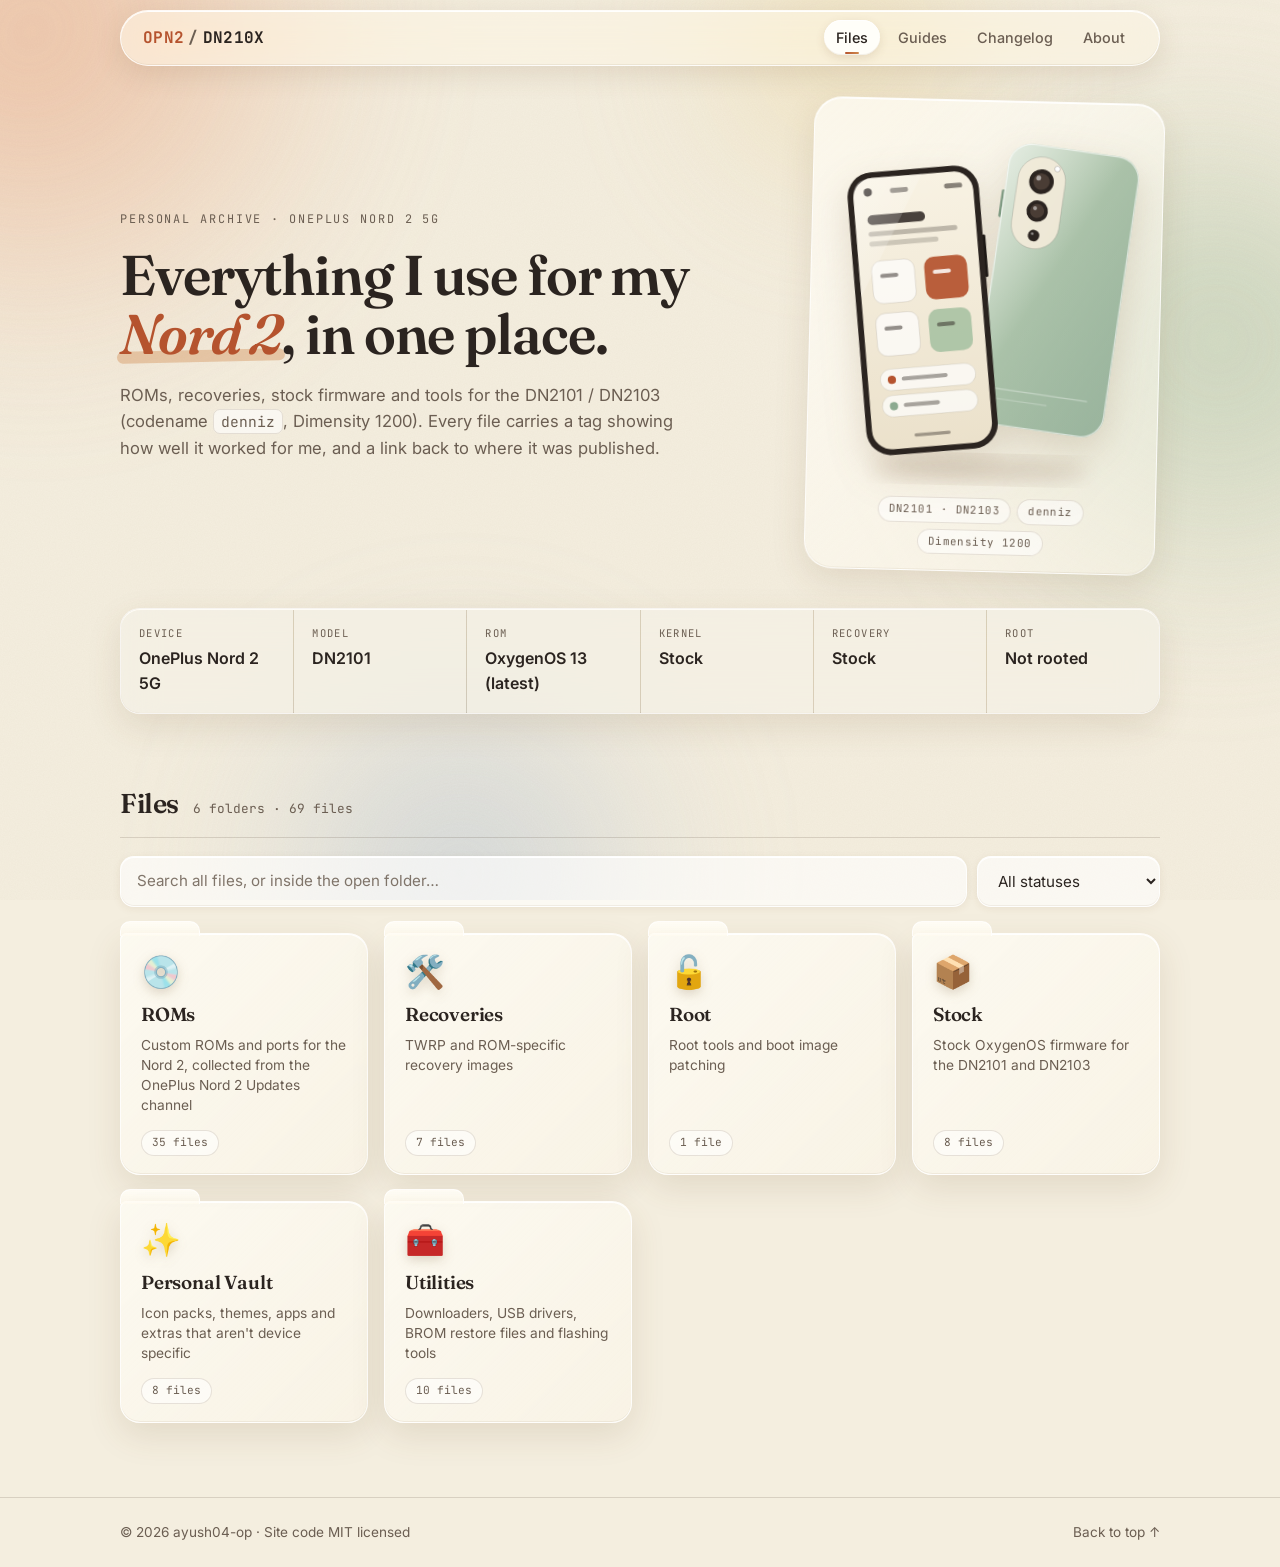
==== commit 03608ec4: "Add subtle menu and tap animations - Sliding pill behind the active tab with a springy move - Press-" ====
--- a/index.html
+++ b/index.html
@@ -12,7 +12,7 @@
   <link rel="preconnect" href="https://fonts.googleapis.com">
   <link rel="preconnect" href="https://fonts.gstatic.com" crossorigin>
   <link href="https://fonts.googleapis.com/css2?family=Fraunces:ital,opsz,wght@0,9..144,400;0,9..144,600;0,9..144,700;1,9..144,600&family=Inter:wght@400;500;600;700&family=JetBrains+Mono:wght@400;500;700&display=swap" rel="stylesheet">
-  <link rel="stylesheet" href="style.css?v=20261103c">
+  <link rel="stylesheet" href="style.css?v=20261103d">
 </head>
 <body>
 
@@ -30,6 +30,7 @@
       <span class="brand-mark">OPN2</span><span class="brand-sep">/</span><span class="brand-sub">DN210X</span>
     </a>
     <nav class="nav" id="nav" aria-label="Sections">
+      <span class="nav-pill" aria-hidden="true"></span>
       <a href="#files" data-tab="files">Files</a>
       <a href="#guides" data-tab="guides">Guides</a>
       <a href="#changelog" data-tab="changelog">Changelog</a>
@@ -191,6 +192,6 @@
   </div>
 </footer>
 
-<script src="script.js?v=20261103c"></script>
+<script src="script.js?v=20261103d"></script>
 </body>
 </html>
--- a/style.css
+++ b/style.css
@@ -131,7 +131,7 @@
 .brand-mark { color: var(--accent); }
 .brand-sep { color: var(--muted); margin: 0 4px; }
 .brand-sub { color: var(--ink); }
-.nav { display: flex; gap: 6px; }
+.nav { display: flex; gap: 6px; position: relative; }
 .nav a {
   position: relative;
   text-decoration: none; color: var(--muted); font-size: .9rem;
@@ -139,11 +139,7 @@
   transition: color .2s, background .2s;
 }
 .nav a:hover { color: var(--ink); background: rgba(255, 255, 255, .6); }
-.nav a.active {
-  color: var(--ink); font-weight: 600;
-  background: rgba(255, 255, 255, .8);
-  box-shadow: var(--inset), 0 3px 10px rgba(110, 80, 40, .14);
-}
+.nav a.active { color: var(--ink); }
 .nav a.active::after {
   content: ""; position: absolute; left: 50%; bottom: 2px; width: 14px; height: 2px;
   transform: translateX(-50%); border-radius: 2px;
@@ -506,3 +502,52 @@
   *, *::before, *::after { animation: none !important; transition: none !important; scroll-behavior: auto !important; }
   .reveal { opacity: 1; transform: none; }
 }
+
+/* ───────── Menu + tap animations (transform/opacity only, so they stay cheap) ───────── */
+:root { --spring: cubic-bezier(0.34, 1.56, 0.64, 1); }
+
+/* Sliding pill behind the active tab */
+.nav a { z-index: 1; font-weight: 500; overflow: hidden; }
+.nav a:hover { background: transparent; }
+.nav-pill {
+  position: absolute; left: 0; top: 0; z-index: 0; pointer-events: none;
+  width: var(--w, 0); height: var(--h, 0);
+  transform: translate(var(--x, 0), var(--y, 0));
+  border-radius: 999px;
+  background: rgba(255, 255, 255, .85);
+  box-shadow: var(--inset), 0 3px 10px rgba(110, 80, 40, .14);
+  opacity: 0;
+}
+.nav-pill.ready {
+  opacity: 1;
+  transition: transform .5s var(--spring), width .5s var(--spring), opacity .25s;
+}
+
+/* Press feedback: quick squish down, springy release */
+.btn, .chip, .crumb-back, .nav a, .folder, summary {
+  transition-property: transform, background-color, box-shadow, color, opacity, border-color;
+  transition-duration: .32s;
+  transition-timing-function: var(--spring);
+}
+.btn:active, .chip:active, .crumb-back:active { transform: scale(.94); transition-duration: .1s; }
+.nav a:active { transform: scale(.92); transition-duration: .1s; }
+.folder:active { transform: translateY(0) scale(.965); transition-duration: .12s; }
+.folder:active .folder-icon { transform: scale(.88) rotate(-4deg); }
+.guide summary:active { transform: scale(.992); transition-duration: .1s; }
+.guide summary:active::after { transform: scale(.85); }
+
+/* Soft ripple from the touch point */
+.chip, .crumb-back { position: relative; overflow: hidden; }
+.ripple {
+  position: absolute; border-radius: 50%; pointer-events: none;
+  background: radial-gradient(circle, rgba(255, 255, 255, .6), rgba(255, 255, 255, 0) 65%);
+  transform: scale(0); opacity: 1;
+  animation: ripple .6s var(--ease) forwards;
+}
+.btn.ghost .ripple, .chip:not(.active) .ripple, .crumb-back .ripple, .nav .ripple {
+  background: radial-gradient(circle, rgba(181, 83, 46, .22), rgba(181, 83, 46, 0) 65%);
+}
+@keyframes ripple { to { transform: scale(1); opacity: 0; } }
+
+/* Guides: content eases open */
+.guide[open] .g-body { animation: fadeUp .4s var(--ease) both; }
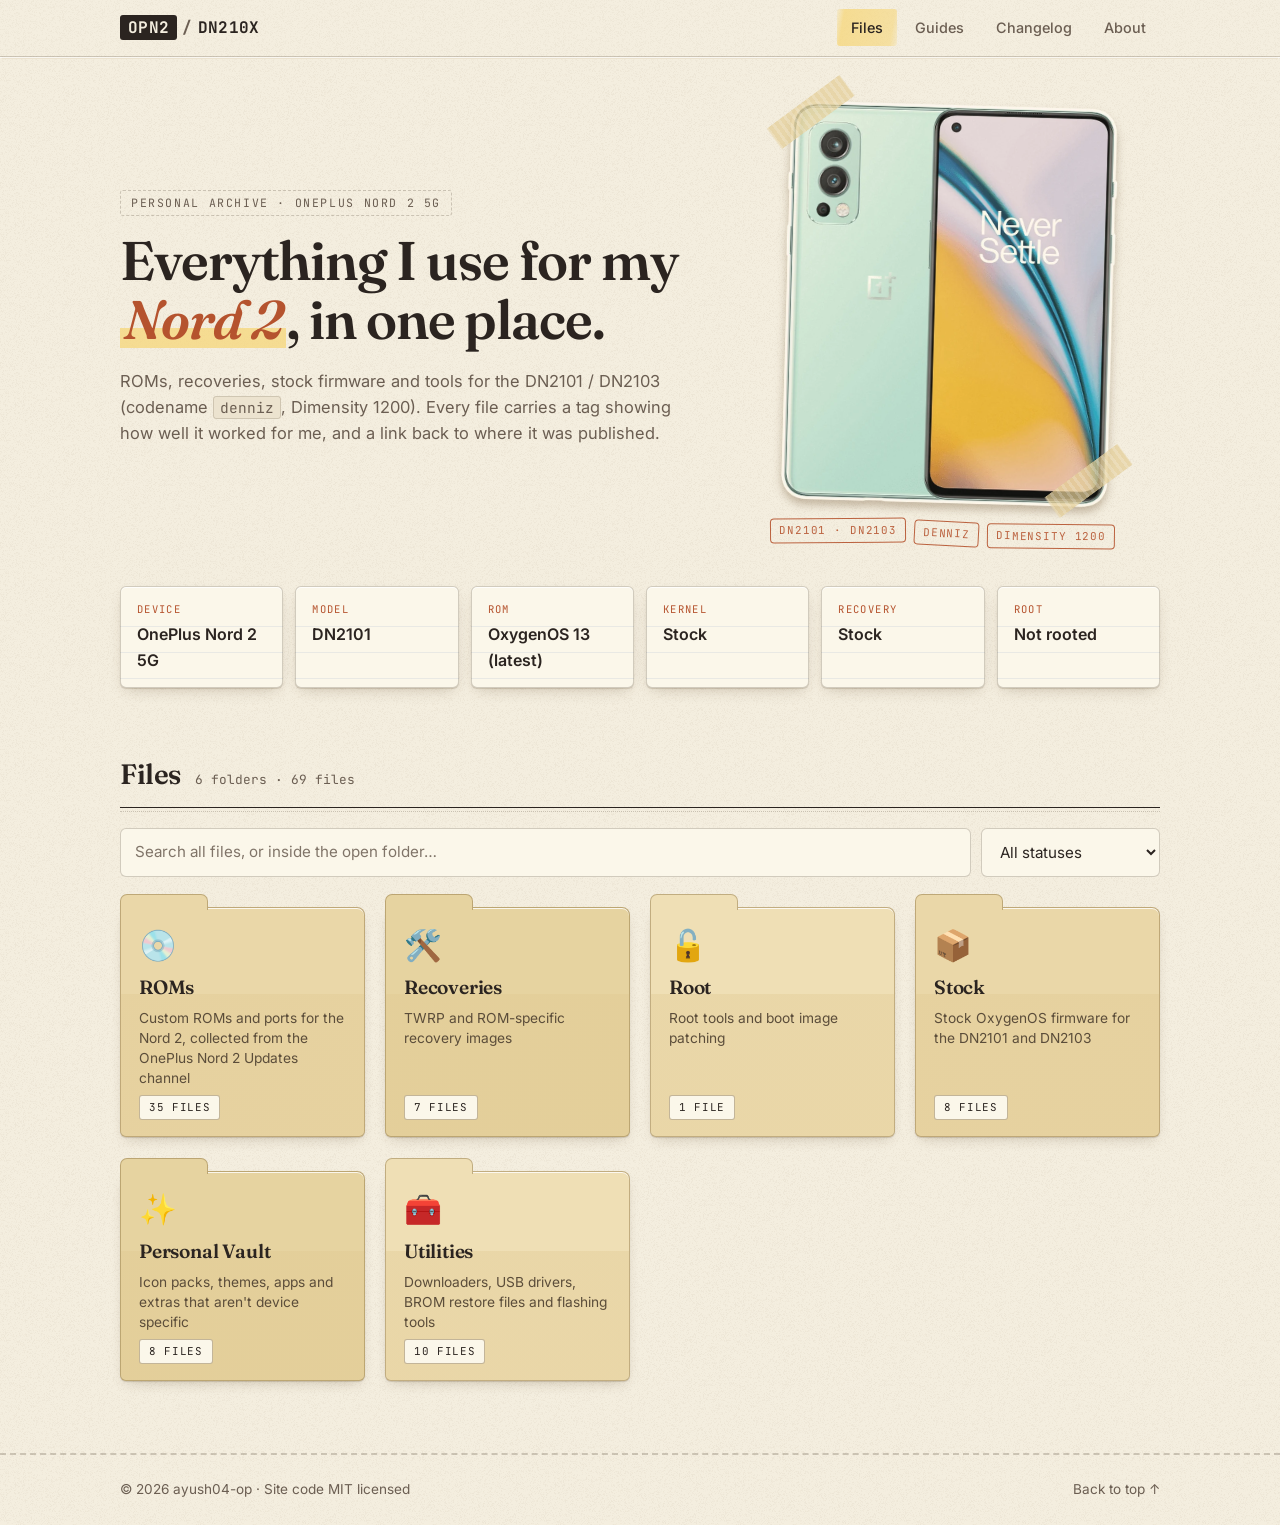
==== commit d56fb2b7: "Redesign as pure paper theme, add enhanced Nord 2 photo Flat paper sheets, manila folders, taped pho" ====
--- a/index.html
+++ b/index.html
@@ -12,17 +12,9 @@
   <link rel="preconnect" href="https://fonts.googleapis.com">
   <link rel="preconnect" href="https://fonts.gstatic.com" crossorigin>
   <link href="https://fonts.googleapis.com/css2?family=Fraunces:ital,opsz,wght@0,9..144,400;0,9..144,600;0,9..144,700;1,9..144,600&family=Inter:wght@400;500;600;700&family=JetBrains+Mono:wght@400;500;700&display=swap" rel="stylesheet">
-  <link rel="stylesheet" href="style.css?v=20261103d">
+  <link rel="stylesheet" href="style.css?v=20261103e">
 </head>
 <body>
-
-<div class="bg" aria-hidden="true">
-  <span class="blob b1"></span>
-  <span class="blob b2"></span>
-  <span class="blob b3"></span>
-  <span class="blob b4"></span>
-  <span class="grain"></span>
-</div>
 
 <header class="top">
   <div class="wrap top-inner">
@@ -50,7 +42,7 @@
       </div>
 
       <figure class="device">
-        <img src="assets/nord2.svg" width="380" height="450" alt="Illustration of the OnePlus Nord 2 5G, seen from the front and the back">
+        <img src="assets/nord2-900.webp" srcset="assets/nord2-900.webp 900w, assets/nord2.webp 1715w" sizes="(max-width: 760px) 80vw, 360px" width="900" height="1075" alt="The OnePlus Nord 2 5G, back and front" fetchpriority="high">
         <figcaption>
           <span class="cap">DN2101 · DN2103</span>
           <span class="cap">denniz</span>
@@ -192,6 +184,6 @@
   </div>
 </footer>
 
-<script src="script.js?v=20261103d"></script>
+<script src="script.js?v=20261103e"></script>
 </body>
 </html>
--- a/style.css
+++ b/style.css
@@ -1,9 +1,14 @@
 /* ─────────────────────────────────────────────
-   OPN2 · DN210X — Paper theme with liquid backdrop
+   OPN2 · DN210X — Pure paper theme
+   Flat sheets, manila folders, tape, stamps, ruled notebook.
+   No blur, no backdrop-filter, no animated blobs: only transform/opacity motion.
    ───────────────────────────────────────────── */
 :root {
   --paper: #f4eedf;
   --paper-2: #ece3cf;
+  --sheet: #fbf7ea;
+  --manila: #ead7a8;
+  --manila-2: #dfc78f;
   --ink: #2b2420;
   --muted: #6b5e52;
   --accent: #b5532e;
@@ -11,424 +16,338 @@
   --sage: #6f8f72;
   --ok: #2f6b3a;
   --warn: #8a5e00;
-
-  --glass: linear-gradient(135deg, rgba(255, 253, 246, .74), rgba(255, 250, 238, .42));
-  --glass-solid: rgba(255, 252, 244, .9);
-  --glass-brd: rgba(255, 255, 255, .78);
-  --rule: rgba(60, 45, 30, .15);
-  --edge: rgba(90, 65, 35, .14);
-  --shadow: 0 12px 34px rgba(110, 80, 40, .13);
-  --shadow-lg: 0 20px 50px rgba(110, 80, 40, .2);
-  --inset: inset 0 1px 0 rgba(255, 255, 255, .95), inset 0 -1px 0 rgba(120, 90, 50, .08);
-  --blur: 18px;
-
-  --radius: 20px;
+  --note: #f6e58f;
+
+  --rule: rgba(60, 45, 30, .16);
+  --edge: rgba(60, 45, 30, .22);
+  --lift: 0 1px 0 rgba(255, 255, 255, .8) inset, 0 1px 1px rgba(80, 55, 25, .18), 0 6px 14px -6px rgba(80, 55, 25, .28);
+
+  --radius: 6px;
   --ease: cubic-bezier(0.2, 0.7, 0.2, 1);
+  --spring: cubic-bezier(0.34, 1.56, 0.64, 1);
   --serif: "Fraunces", "Iowan Old Style", "Palatino Linotype", Georgia, serif;
   --mono: "JetBrains Mono", ui-monospace, SFMono-Regular, Menlo, monospace;
   --sans: "Inter", system-ui, -apple-system, "Segoe UI", sans-serif;
 }
 
 * { box-sizing: border-box; -webkit-tap-highlight-color: transparent; }
-html { -webkit-text-size-adjust: 100%; }
+html { -webkit-text-size-adjust: 100%; scroll-behavior: smooth; background: var(--paper); }
 a, button, summary, select, input, label { touch-action: manipulation; }
-html { scroll-behavior: smooth; background: var(--paper); }
 
 body {
   margin: 0;
+  font-family: var(--sans);
+  font-size: 16px;
+  line-height: 1.6;
   color: var(--ink);
-  font-family: var(--sans);
-  line-height: 1.6;
+  background-color: var(--paper);
+  background-image: url("assets/paper-grain.png");
+  background-size: 180px 180px;
   -webkit-font-smoothing: antialiased;
-  min-height: 100vh;
 }
 
 a { color: inherit; }
-::selection { background: rgba(181, 83, 46, .25); }
 code {
   font-family: var(--mono); font-size: .88em;
-  background: rgba(255, 255, 255, .6); padding: 2px 7px; border-radius: 7px;
-  border: 1px solid var(--edge);
+  background: var(--paper-2); border: 1px solid var(--rule); border-radius: 3px; padding: 1px 6px;
 }
 h1, h2, h3 { font-family: var(--serif); font-optical-sizing: auto; }
-
 .wrap { width: min(1040px, 100% - 32px); margin-inline: auto; }
-[hidden] { display: none !important; }
-
-/* ───────── Paper + liquid backdrop (what the glass blurs) ───────── */
-.bg { position: fixed; inset: 0; z-index: -1; overflow: hidden; pointer-events: none; background: var(--paper); }
-.blob {
-  position: absolute; filter: blur(70px); opacity: .62; will-change: transform, border-radius;
-  border-radius: 58% 42% 55% 45% / 48% 56% 44% 52%;
-}
-.b1 { width: 46vmax; height: 46vmax; left: -14vmax; top: -14vmax;
-      background: radial-gradient(circle at 35% 35%, #e9a47d, transparent 68%);
-      animation: drift1 26s ease-in-out infinite alternate, morph 18s ease-in-out infinite alternate; }
-.b2 { width: 42vmax; height: 42vmax; right: -12vmax; top: 14vh;
-      background: radial-gradient(circle at 60% 40%, #a9c2a3, transparent 68%);
-      animation: drift2 30s ease-in-out infinite alternate, morph 22s ease-in-out infinite alternate-reverse; }
-.b3 { width: 40vmax; height: 40vmax; left: 16vw; bottom: -18vmax;
-      background: radial-gradient(circle at 50% 50%, #a9bcd3, transparent 68%);
-      opacity: .5;
-      animation: drift3 34s ease-in-out infinite alternate, morph 20s ease-in-out infinite alternate; }
-.b4 { width: 28vmax; height: 28vmax; right: 20vw; top: -10vmax;
-      background: radial-gradient(circle at 50% 50%, #ecd391, transparent 68%);
-      opacity: .5;
-      animation: drift2 28s ease-in-out infinite alternate-reverse, morph 16s ease-in-out infinite alternate; }
-.grain {
-  position: absolute; inset: 0; opacity: .5; mix-blend-mode: multiply;
-  background-image: url("data:image/svg+xml;utf8,<svg xmlns='http://www.w3.org/2000/svg' width='180' height='180'><filter id='n'><feTurbulence type='fractalNoise' baseFrequency='.85' numOctaves='2' stitchTiles='stitch'/><feColorMatrix values='0 0 0 0 .35  0 0 0 0 .27  0 0 0 0 .18  0 0 0 .09 0'/></filter><rect width='100%' height='100%' filter='url(%23n)'/></svg>");
-}
-
-@keyframes drift1 { from { transform: translate(0,0) scale(1); }   to { transform: translate(18vw, 14vh) scale(1.18); } }
-@keyframes drift2 { from { transform: translate(0,0) scale(1.1); } to { transform: translate(-18vw, -10vh) scale(.92); } }
-@keyframes drift3 { from { transform: translate(0,0) scale(1); }   to { transform: translate(14vw, -14vh) scale(1.2); } }
-@keyframes morph {
-  0%   { border-radius: 58% 42% 55% 45% / 48% 56% 44% 52%; }
-  50%  { border-radius: 42% 58% 40% 60% / 58% 42% 58% 42%; }
-  100% { border-radius: 52% 48% 62% 38% / 40% 60% 40% 60%; }
-}
-
-/* ───────── Frosted paper-glass surfaces ───────── */
-.top, .setup, .card, details, .about, .empty, .device, .folder, .crumb-back,
-input[type="search"], select, .chip {
-  -webkit-backdrop-filter: blur(var(--blur)) saturate(160%);
-  backdrop-filter: blur(var(--blur)) saturate(160%);
-}
-
-.card, details, .about, .empty, .setup, .device, .folder {
-  background: var(--glass);
-  border: 1px solid var(--glass-brd);
-  box-shadow: var(--shadow), var(--inset);
-}
-
-/* Specular highlight that follows the cursor */
-.card, .about, .setup .cell, .folder { position: relative; }
-.card::before, .about::before, .setup .cell::before, .folder::before {
-  content: "";
-  position: absolute; inset: 0;
-  border-radius: inherit;
-  background: radial-gradient(380px circle at var(--mx, 50%) var(--my, 0%), rgba(255, 255, 255, .7), transparent 45%);
-  opacity: 0;
-  transition: opacity .35s var(--ease);
-  pointer-events: none;
-}
-.card:hover::before, .about:hover::before, .setup .cell:hover::before, .folder:hover::before { opacity: 1; }
-
-/* ───────── Header ───────── */
-.top {
-  position: sticky; top: 10px; z-index: 10;
-  width: min(1040px, 100% - 24px);
-  margin: 10px auto 0;
-  border-radius: 999px;
-  background: rgba(250, 245, 232, .62);
-  border: 1px solid var(--glass-brd);
-  box-shadow: 0 8px 28px rgba(110, 80, 40, .14), var(--inset);
-  animation: dropIn .8s var(--ease) both;
-}
-.top-inner { display: flex; align-items: center; justify-content: space-between; height: 54px; padding: 0 22px; width: 100%; }
-.brand { text-decoration: none; font-family: var(--mono); font-weight: 700; letter-spacing: .02em; }
-.brand-mark { color: var(--accent); }
-.brand-sep { color: var(--muted); margin: 0 4px; }
-.brand-sub { color: var(--ink); }
-.nav { display: flex; gap: 6px; position: relative; }
-.nav a {
-  position: relative;
-  text-decoration: none; color: var(--muted); font-size: .9rem;
-  padding: 6px 12px; border-radius: 999px;
-  transition: color .2s, background .2s;
-}
-.nav a:hover { color: var(--ink); background: rgba(255, 255, 255, .6); }
-.nav a.active { color: var(--ink); }
-.nav a.active::after {
-  content: ""; position: absolute; left: 50%; bottom: 2px; width: 14px; height: 2px;
-  transform: translateX(-50%); border-radius: 2px;
-  background: linear-gradient(90deg, var(--accent), var(--accent-2));
-}
+.muted { color: var(--muted); }
+
 a:focus-visible, button:focus-visible, summary:focus-visible, input:focus-visible, select:focus-visible {
   outline: 2px solid var(--accent); outline-offset: 3px;
 }
 
-@keyframes dropIn { from { opacity: 0; transform: translateY(-24px) scale(.97); } to { opacity: 1; transform: none; } }
+/* ───────── Header: a strip of paper with a perforated edge ───────── */
+.top {
+  position: sticky; top: 0; z-index: 20;
+  background: var(--paper);
+  background-image: url("assets/paper-grain.png");
+  border-bottom: 1px solid var(--edge);
+  box-shadow: 0 1px 0 rgba(255, 255, 255, .7), 0 4px 0 -2px var(--paper-2);
+}
+.top-inner { display: flex; align-items: center; justify-content: space-between; height: 56px; }
+.brand { text-decoration: none; font-family: var(--mono); font-weight: 700; letter-spacing: .02em; }
+.brand-mark {
+  color: var(--paper); background: var(--ink); padding: 2px 8px; border-radius: 3px;
+}
+.brand-sep { color: var(--muted); margin: 0 5px; }
+.brand-sub { color: var(--ink); }
+
+.nav { display: flex; gap: 4px; position: relative; }
+.nav a {
+  position: relative; z-index: 1; overflow: hidden;
+  padding: 7px 14px; border-radius: 4px;
+  font-size: .9rem; font-weight: 500; text-decoration: none; color: var(--muted);
+}
+.nav a:hover, .nav a.active { color: var(--ink); }
+/* Highlighter swipe that slides to the active tab */
+.nav-pill {
+  position: absolute; left: 0; top: 0; z-index: 0; pointer-events: none;
+  width: var(--w, 0); height: var(--h, 0);
+  transform: translate(var(--x, 0), var(--y, 0));
+  border-radius: 3px;
+  background: linear-gradient(100deg, rgba(246, 214, 120, .15), rgba(246, 214, 120, .75) 12%, rgba(246, 214, 120, .6) 88%, rgba(246, 214, 120, .2));
+  opacity: 0;
+}
+.nav-pill.ready { opacity: 1; transition: transform .5s var(--spring), width .5s var(--spring), opacity .25s; }
 
 /* ───────── Hero ───────── */
-.hero { padding: 64px 0 36px; }
-.hero > * { animation: fadeUp .9s var(--ease) both; }
-.hero > :nth-child(1) { animation-delay: .1s; }
-.hero > :nth-child(2) { animation-delay: .3s; }
-
-.hero-grid { display: grid; grid-template-columns: 1.3fr .7fr; gap: 36px; align-items: center; margin-bottom: 36px; }
-.eyebrow { font-family: var(--mono); font-size: .74rem; letter-spacing: .16em; color: var(--muted); margin: 0 0 16px; }
-h1 { font-size: clamp(2.1rem, 4.9vw, 3.5rem); line-height: 1.06; letter-spacing: -.02em; margin: 0 0 18px; font-weight: 600; }
+.hero { padding: 60px 0 30px; }
+.hero > * { animation: fadeUp .8s var(--ease) both; }
+.hero > :nth-child(2) { animation-delay: .2s; }
+.hero-grid { display: grid; grid-template-columns: 1.15fr .85fr; gap: 44px; align-items: center; margin-bottom: 40px; }
+.eyebrow {
+  display: inline-block; margin: 0 0 16px; padding: 3px 10px;
+  font-family: var(--mono); font-size: .72rem; letter-spacing: .14em; color: var(--muted);
+  border: 1px dashed var(--edge); border-radius: 3px;
+}
+h1 { text-wrap: balance; font-size: clamp(2.1rem, 4.6vw, 3.4rem); line-height: 1.08; letter-spacing: -.02em; margin: 0 0 18px; font-weight: 600; }
 .accent {
-  position: relative; display: inline-block; font-style: italic; color: var(--accent);
-}
-.accent::after {
-  content: ""; position: absolute; left: -2%; right: -2%; bottom: .02em; height: .22em;
-  background: rgba(208, 138, 78, .38); border-radius: 999px; z-index: -1;
-  transform: rotate(-1.2deg);
-}
-.lead { max-width: 580px; color: var(--muted); font-size: 1.04rem; margin: 0; }
-
-/* Device reference picture */
-.device {
-  margin: 0; padding: 18px 18px 16px; border-radius: 28px; text-align: center;
-  transform: rotate(1.4deg);
-  transition: transform .5s var(--ease);
-}
+  font-style: italic; color: var(--accent);
+  background: linear-gradient(transparent 62%, rgba(246, 214, 120, .75) 62%, rgba(246, 214, 120, .75) 92%, transparent 92%);
+  padding: 0 .08em;
+}
+.lead { max-width: 560px; color: var(--muted); font-size: 1.03rem; margin: 0; }
+
+/* The device photo, taped to the page */
+.device { position: relative; margin: 0; transform: rotate(1.6deg); transition: transform .5s var(--spring); }
 .device:hover { transform: rotate(0deg) translateY(-4px); }
-.device img { display: block; width: 100%; max-width: 330px; height: auto; margin: 0 auto; filter: drop-shadow(0 14px 18px rgba(110, 80, 40, .18)); }
-.device figcaption { margin-top: 8px; display: flex; flex-wrap: wrap; justify-content: center; gap: 6px; }
+.device img { display: block; width: 100%; max-width: 360px; height: auto; margin: 0 auto; }
+.device::before, .device::after {
+  content: ""; position: absolute; z-index: 2; width: 92px; height: 26px;
+  background: rgba(228, 205, 150, .72);
+  box-shadow: 0 1px 2px rgba(80, 55, 25, .22);
+  background-image: repeating-linear-gradient(90deg, rgba(255, 255, 255, .18) 0 3px, transparent 3px 7px);
+  -webkit-mask: linear-gradient(90deg, transparent 0, #000 2px, #000 calc(100% - 2px), transparent 100%);
+          mask: linear-gradient(90deg, transparent 0, #000 2px, #000 calc(100% - 2px), transparent 100%);
+}
+.device::before { top: 14px; left: calc(50% - 190px); transform: rotate(-38deg); }
+.device::after  { bottom: 56px; right: calc(50% - 190px); transform: rotate(-38deg); }
+.device figcaption { margin-top: 2px; display: flex; flex-wrap: wrap; justify-content: center; gap: 8px; }
 .device .cap {
-  font-family: var(--mono); font-size: .68rem; letter-spacing: .04em; color: var(--muted);
-  padding: 3px 10px; border-radius: 999px; border: 1px solid var(--edge); background: rgba(255, 255, 255, .55);
-}
-
-@keyframes fadeUp { from { opacity: 0; transform: translateY(26px); } to { opacity: 1; transform: none; } }
-
-/* Setup panel */
+  font-family: var(--mono); font-size: .68rem; letter-spacing: .08em; text-transform: uppercase;
+  color: var(--accent); border: 1.5px solid var(--accent); border-radius: 4px; padding: 3px 8px;
+  transform: rotate(-2deg); opacity: .9;
+}
+.device .cap:nth-child(2) { transform: rotate(1.5deg); }
+.device .cap:nth-child(3) { transform: rotate(-1deg); }
+
+/* "Current setup": a row of index cards */
 .setup {
-  display: grid;
-  grid-template-columns: repeat(auto-fit, minmax(150px, 1fr));
-  gap: 1px;
-  background: var(--rule);
-  border-radius: var(--radius);
-  overflow: hidden;
-}
-.setup .cell { background: rgba(255, 252, 244, .72); padding: 16px 18px; transition: background .25s; }
-.setup .cell:hover { background: rgba(255, 255, 255, .92); }
-.setup .k { font-family: var(--mono); font-size: .66rem; letter-spacing: .13em; color: var(--muted); text-transform: uppercase; }
+  display: grid; grid-template-columns: repeat(auto-fit, minmax(150px, 1fr)); gap: 12px;
+}
+.setup .cell {
+  background: var(--sheet); border: 1px solid var(--edge); border-radius: var(--radius);
+  padding: 14px 16px; box-shadow: var(--lift);
+  background-image: repeating-linear-gradient(transparent 0 25px, rgba(120, 150, 190, .14) 25px 26px);
+  background-position: 0 14px;
+}
+.setup .k { font-family: var(--mono); font-size: .66rem; letter-spacing: .13em; color: var(--accent); text-transform: uppercase; }
 .setup .v { font-weight: 600; margin-top: 4px; word-break: break-word; }
 
 /* ───────── Sections ───────── */
-section.wrap { padding: 34px 0; }
-.section-head { display: flex; align-items: baseline; gap: 14px; margin-bottom: 18px; padding-bottom: 12px; border-bottom: 1px solid var(--rule); }
-h2 { margin: 0; font-size: 1.7rem; letter-spacing: -.015em; font-weight: 600; }
+section.wrap { padding: 32px 0; }
+.section-head {
+  display: flex; align-items: baseline; gap: 14px; margin-bottom: 20px; padding-bottom: 10px;
+  border-bottom: 1px solid var(--ink); position: relative;
+}
+.section-head::after { content: ""; position: absolute; left: 0; right: 0; bottom: -5px; border-bottom: 1px dotted var(--edge); }
+h2 { margin: 0; font-size: 1.75rem; letter-spacing: -.015em; font-weight: 600; }
 .count { font-family: var(--mono); font-size: .8rem; color: var(--muted); }
-
-.reveal { opacity: 0; transform: translateY(28px); transition: opacity .8s var(--ease), transform .8s var(--ease); }
+.panel:not([hidden]) { animation: fadeUp .45s var(--ease) both; }
+.panel-intro { color: var(--muted); max-width: 680px; margin: 4px 0 24px; }
+
+.reveal { opacity: 0; transform: translateY(22px); transition: opacity .7s var(--ease), transform .7s var(--ease); }
 .reveal.in { opacity: 1; transform: none; }
 
 /* ───────── Toolbar ───────── */
-.toolbar { display: flex; gap: 10px; flex-wrap: wrap; margin-bottom: 14px; }
+.toolbar { display: flex; gap: 10px; flex-wrap: wrap; margin: 6px 0 16px; }
 input[type="search"], select {
-  background: rgba(255, 255, 255, .62);
-  border: 1px solid var(--glass-brd);
-  box-shadow: var(--inset), 0 2px 8px rgba(110, 80, 40, .08);
-  color: var(--ink);
-  border-radius: 14px;
-  padding: 12px 16px;
-  font: inherit; font-size: .95rem;
-  transition: border-color .2s, box-shadow .2s, background .2s;
+  font: inherit; font-size: .95rem; color: var(--ink);
+  background: var(--sheet); border: 1.5px solid var(--edge); border-radius: var(--radius);
+  padding: 11px 14px; transition: border-color .2s, box-shadow .2s;
 }
 input[type="search"] { flex: 1 1 260px; }
 input[type="search"]::placeholder { color: var(--muted); opacity: .85; }
-input[type="search"]:focus, select:focus {
-  outline: none;
-  background: rgba(255, 255, 255, .9);
-  border-color: rgba(181, 83, 46, .6);
-  box-shadow: 0 0 0 4px rgba(181, 83, 46, .16), var(--inset);
-}
-select option { background: #fbf6e9; color: var(--ink); }
-
-.chips { display: flex; gap: 8px; flex-wrap: wrap; margin-bottom: 20px; }
-.chip {
-  background: rgba(255, 255, 255, .5);
-  border: 1px solid var(--glass-brd);
-  color: var(--muted);
-  padding: 8px 16px;
-  border-radius: 999px;
-  font: inherit; font-size: .85rem;
-  cursor: pointer;
-  box-shadow: 0 2px 8px rgba(110, 80, 40, .08);
-  transition: transform .25s var(--ease), background .2s, color .2s, border-color .2s, box-shadow .2s;
-}
-.chip:hover { color: var(--ink); transform: translateY(-2px); background: rgba(255, 255, 255, .85); }
-.chip:active { transform: scale(.96); }
-.chip.active {
-  background: var(--ink); color: #fbf6e9; font-weight: 600;
-  border-color: transparent;
-  box-shadow: 0 8px 20px rgba(43, 36, 32, .3);
-}
-.chip small { opacity: .65; margin-left: 5px; font-family: var(--mono); }
-
-/* ───────── File cards ───────── */
-.list { display: grid; gap: 12px; }
-.card {
-  padding: 18px 20px;
-  border-radius: var(--radius);
-  display: grid;
-  grid-template-columns: 1fr auto;
-  gap: 8px 18px;
-  align-items: center;
-  animation: cardIn .6s var(--ease) both;
-  animation-delay: calc(var(--i, 0) * 55ms);
-  transition: transform .35s var(--ease), border-color .3s, box-shadow .3s;
-}
-.card:hover { transform: translateY(-4px); box-shadow: var(--shadow-lg), var(--inset); }
-@keyframes cardIn { from { opacity: 0; transform: translateY(22px) scale(.98); } to { opacity: 1; transform: none; } }
-
-.card h3 { margin: 0; font-size: 1.04rem; font-weight: 600; display: flex; flex-wrap: wrap; align-items: center; gap: 8px; }
-.meta { font-family: var(--mono); font-size: .74rem; color: var(--muted); display: flex; flex-wrap: wrap; gap: 6px 14px; margin-top: 6px; }
-.notes { grid-column: 1 / -1; color: var(--muted); font-size: .9rem; margin: 4px 0 0; }
-.actions { display: flex; gap: 8px; align-items: center; flex-wrap: wrap; justify-content: flex-end; max-width: 440px; }
-
+input[type="search"]:focus, select:focus { outline: none; border-color: var(--ink); box-shadow: 3px 3px 0 var(--accent-2); }
+select { cursor: pointer; }
+select option { background: var(--sheet); color: var(--ink); }
+
+/* ───────── Buttons: ink stamps that press into the page ───────── */
+.btn {
+  position: relative; overflow: hidden; display: inline-block;
+  font: 600 .86rem/1 var(--sans); text-decoration: none; cursor: pointer;
+  color: var(--paper); background: var(--accent);
+  border: 1.5px solid var(--ink); border-radius: 4px; padding: 10px 16px;
+  box-shadow: 2px 2px 0 var(--ink);
+  transition: transform .25s var(--spring), box-shadow .25s var(--spring), background-color .2s, color .2s;
+}
+.btn:hover { transform: translate(-1px, -1px); box-shadow: 3px 3px 0 var(--ink); }
+.btn:active { transform: translate(2px, 2px); box-shadow: 0 0 0 var(--ink); transition-duration: .08s; }
+.btn.ghost { background: var(--sheet); color: var(--ink); }
+.btn.ghost:hover { background: #fff; }
+.btn.disabled { background: transparent; color: var(--muted); border-style: dashed; border-color: var(--edge); box-shadow: none; cursor: default; }
+.btn.small { padding: 7px 12px; font-size: .76rem; font-family: var(--mono); font-weight: 500; }
+
+/* ───────── Tags: rubber stamps ───────── */
 .tag {
-  font-family: var(--mono); font-size: .66rem; letter-spacing: .04em;
-  padding: 3px 9px; border-radius: 999px; border: 1px solid var(--edge);
-  background: rgba(255, 255, 255, .55); font-weight: 500; color: var(--muted);
-}
-.tag.cat { color: var(--muted); }
-.tag.daily { color: var(--ok); border-color: rgba(47, 107, 58, .4); background: rgba(78, 125, 82, .14); }
-.tag.tested { color: #3b7348; border-color: rgba(59, 115, 72, .35); background: rgba(111, 143, 114, .14); }
-.tag.partial { color: var(--warn); border-color: rgba(138, 94, 0, .38); background: rgba(214, 160, 40, .17); }
+  display: inline-block; font-family: var(--mono); font-size: .66rem; font-weight: 500; letter-spacing: .04em;
+  padding: 2px 8px; border-radius: 3px; border: 1.2px solid var(--edge); color: var(--muted); background: transparent;
+  line-height: 1.5; white-space: nowrap;
+}
+.tag.cat { color: var(--muted); border-style: dashed; }
+.tag.daily { color: var(--ok); border-color: rgba(47, 107, 58, .6); background: rgba(111, 143, 114, .14); }
+.tag.tested { color: #3b7348; border-color: rgba(59, 115, 72, .5); }
+.tag.partial { color: var(--warn); border-color: rgba(138, 94, 0, .55); background: rgba(246, 214, 120, .3); }
 .tag.untested { color: var(--muted); }
-.tag.kind { color: #a24a27; border-color: rgba(181, 83, 46, .38); background: rgba(181, 83, 46, .1); }
-
-/* Buttons */
-.btn {
-  position: relative; overflow: hidden;
-  display: inline-block;
-  background: linear-gradient(180deg, rgba(255, 255, 255, .28), rgba(255, 255, 255, 0) 55%), var(--accent);
-  color: #fff8ee;
-  text-decoration: none;
-  border: 1px solid rgba(120, 50, 20, .35);
-  box-shadow: 0 6px 16px rgba(181, 83, 46, .28), inset 0 1px 0 rgba(255, 255, 255, .45);
-  padding: 9px 18px;
-  border-radius: 999px;
-  font: inherit; font-size: .88rem; font-weight: 600;
-  cursor: pointer;
-  transition: transform .25s var(--ease), box-shadow .25s, background .2s;
-}
-.btn::after {
-  content: ""; position: absolute; top: 0; left: -80%;
-  width: 55%; height: 100%;
-  background: linear-gradient(100deg, transparent, rgba(255, 255, 255, .5), transparent);
-  transform: skewX(-20deg);
-}
-.btn:hover { transform: translateY(-2px); box-shadow: 0 10px 24px rgba(181, 83, 46, .38), inset 0 1px 0 rgba(255, 255, 255, .5); }
-.btn:hover::after { animation: sweep .8s var(--ease); }
-.btn:active { transform: scale(.96); }
-@keyframes sweep { to { left: 140%; } }
-
-.btn.ghost {
-  background: rgba(255, 255, 255, .6); color: var(--ink);
-  box-shadow: var(--inset), 0 2px 8px rgba(110, 80, 40, .08);
-  border-color: var(--edge);
-}
-.btn.ghost:hover { background: rgba(255, 255, 255, .95); box-shadow: var(--inset), 0 6px 16px rgba(110, 80, 40, .14); }
-.btn.ghost::after { display: none; }
-.btn.disabled { background: rgba(255, 255, 255, .35); border-color: var(--rule); color: var(--muted); cursor: not-allowed; pointer-events: none; box-shadow: none; }
-.btn.disabled::after { display: none; }
-.btn.small { padding: 7px 13px; font-size: .76rem; font-family: var(--mono); font-weight: 500; }
-
-.empty { color: var(--muted); text-align: center; padding: 40px 20px; border-style: dashed; border-color: var(--edge); border-radius: var(--radius); margin: 0; }
-
-/* ───────── Folders (manila file browser) ───────── */
-.folders {
-  display: grid;
-  grid-template-columns: repeat(auto-fill, minmax(230px, 1fr));
-  gap: 26px 16px;
-  margin-top: 26px;
-}
+.tag.kind { color: #a24a27; border-color: rgba(181, 83, 46, .55); }
+
+/* ───────── Folders: manila folders with a tab ───────── */
+.folders { display: grid; grid-template-columns: repeat(auto-fill, minmax(230px, 1fr)); gap: 34px 20px; padding-top: 14px; }
 .folders > .empty { grid-column: 1 / -1; }
-
 .folder {
-  display: flex; flex-direction: column; align-items: flex-start; gap: 6px;
-  text-align: left;
+  position: relative; display: flex; flex-direction: column; gap: 6px; text-align: left; cursor: pointer;
   font: inherit; color: inherit;
-  padding: 22px 20px 18px;
-  border-radius: 6px var(--radius) var(--radius) var(--radius);
-  cursor: pointer;
-  animation: cardIn .6s var(--ease) both;
-  animation-delay: calc(var(--i, 0) * 70ms);
-  transition: transform .35s var(--ease), box-shadow .3s;
-}
-.folder::after {
-  content: "";
-  position: absolute; left: -1px; top: -13px;
-  width: 78px; height: 14px;
-  border-radius: 10px 10px 0 0;
-  background: linear-gradient(180deg, rgba(255, 253, 246, .95), rgba(255, 250, 238, .7));
-  border: 1px solid var(--glass-brd); border-bottom: none;
-  transition: width .35s var(--ease), background .3s;
-}
-.folder:hover { transform: translateY(-5px); box-shadow: var(--shadow-lg), var(--inset); }
-.folder:hover::after { width: 96px; background: linear-gradient(180deg, rgba(232, 160, 120, .8), rgba(255, 250, 238, .7)); }
-.folder:active { transform: translateY(-1px) scale(.985); }
-
-.folder-icon { font-size: 2rem; line-height: 1; filter: drop-shadow(0 4px 6px rgba(110, 80, 40, .22)); transition: transform .4s var(--ease); }
-.folder:hover .folder-icon { transform: scale(1.15) rotate(-5deg); }
-.folder-name { font-family: var(--serif); font-size: 1.18rem; font-weight: 600; letter-spacing: -.01em; margin-top: 6px; }
-.folder-desc { color: var(--muted); font-size: .86rem; line-height: 1.45; flex: 1; }
+  padding: 22px 18px 16px; min-height: 170px;
+  background: var(--manila); border: 1px solid rgba(110, 80, 30, .35); border-radius: 2px 8px 6px 6px;
+  box-shadow: var(--lift);
+  transition: transform .3s var(--spring);
+  animation: fadeUp .6s var(--ease) both; animation-delay: calc(var(--i, 0) * 60ms);
+}
+.folder::before {  /* the tab */
+  content: ""; position: absolute; left: -1px; top: -14px; width: 86px; height: 15px;
+  background: var(--manila); border: 1px solid rgba(110, 80, 30, .35); border-bottom: none; border-radius: 7px 7px 0 0;
+}
+.folder::after {  /* front flap */
+  content: ""; position: absolute; left: 0; right: 0; bottom: 0; height: 62%; pointer-events: none;
+  background: linear-gradient(var(--manila-2), var(--manila-2));
+  opacity: .35; border-radius: 0 0 6px 6px;
+}
+.folder > * { position: relative; z-index: 1; }
+.folder:nth-child(3n+2), .folder:nth-child(3n+2)::before { background-color: #e6d3a0; }
+.folder:nth-child(3n),   .folder:nth-child(3n)::before   { background-color: #efdfb5; }
+.folder:hover { transform: translateY(-5px) rotate(-.6deg); }
+.folder:active { transform: translateY(0) scale(.97); transition-duration: .1s; }
+.folder-icon { font-size: 1.9rem; line-height: 1; transition: transform .4s var(--spring); }
+.folder:hover .folder-icon { transform: scale(1.12) rotate(-6deg); }
+.folder:active .folder-icon { transform: scale(.88); }
+.folder-name { font-family: var(--serif); font-size: 1.2rem; font-weight: 600; letter-spacing: -.01em; margin-top: 6px; }
+.folder-desc { color: #5b4d3a; font-size: .86rem; line-height: 1.45; flex: 1; }
 .folder-count {
-  margin-top: 8px;
-  font-family: var(--mono); font-size: .7rem; color: var(--muted);
-  padding: 3px 10px; border-radius: 999px;
-  border: 1px solid var(--edge); background: rgba(255, 255, 255, .55);
-}
-.folder-count.empty-folder { opacity: .7; border-style: dashed; }
-
-/* Breadcrumb */
-.crumbs { display: flex; flex-wrap: wrap; align-items: center; gap: 10px 14px; margin: 8px 0 18px; animation: fadeUp .5s var(--ease) both; }
+  align-self: flex-start; font-family: var(--mono); font-size: .68rem; letter-spacing: .06em; text-transform: uppercase;
+  color: var(--ink); background: var(--sheet); border: 1px solid rgba(110, 80, 30, .4); border-radius: 3px; padding: 3px 9px;
+}
+.folder-count.empty-folder { border-style: dashed; opacity: .75; }
+
+/* ───────── Breadcrumb + chips ───────── */
+.crumbs { display: flex; flex-wrap: wrap; align-items: center; gap: 10px 14px; margin: 8px 0 18px; animation: fadeUp .4s var(--ease) both; }
+.crumbs[hidden], .chips[hidden], .list[hidden], .folders[hidden] { display: none; }
 .crumb-back {
-  font: inherit; font-size: .85rem; color: var(--ink); cursor: pointer;
-  padding: 8px 16px; border-radius: 999px;
-  background: rgba(255, 255, 255, .6); border: 1px solid var(--glass-brd);
-  box-shadow: var(--inset), 0 2px 8px rgba(110, 80, 40, .08);
-  transition: transform .25s var(--ease), background .2s;
-}
-.crumb-back:hover { background: rgba(255, 255, 255, .95); transform: translateX(-3px); }
+  position: relative; overflow: hidden; font: 600 .84rem var(--sans); cursor: pointer; color: var(--ink);
+  background: var(--sheet); border: 1.5px solid var(--ink); border-radius: 4px; padding: 8px 13px; box-shadow: 2px 2px 0 var(--ink);
+  transition: transform .25s var(--spring), box-shadow .25s var(--spring);
+}
+.crumb-back:hover { transform: translate(-1px, -1px); box-shadow: 3px 3px 0 var(--ink); }
+.crumb-back:active { transform: translate(2px, 2px); box-shadow: 0 0 0 var(--ink); transition-duration: .08s; }
 .crumb-trail { font-family: var(--mono); font-size: .9rem; color: var(--muted); display: flex; gap: 8px; align-items: center; }
 .crumb-now { color: var(--ink); font-weight: 700; }
 .crumb-desc { flex-basis: 100%; margin: 0; color: var(--muted); font-size: .92rem; }
 
-.panel:not([hidden]) { animation: fadeUp .5s var(--ease) both; }
-.panel-intro { color: var(--muted); max-width: 680px; margin: -4px 0 22px; }
-
-/* ───────── Guides ───────── */
-.guides { display: grid; gap: 12px; }
-details { border-radius: var(--radius); padding: 0 20px; transition: box-shadow .3s, background .3s; }
-details:hover { box-shadow: var(--shadow-lg), var(--inset); }
-details[open] { padding-bottom: 18px; background: linear-gradient(135deg, rgba(255, 255, 255, .85), rgba(255, 250, 238, .55)); }
-summary { cursor: pointer; padding: 17px 0; font-weight: 600; list-style: none; display: flex; justify-content: space-between; align-items: center; }
+.chips { display: flex; gap: 8px; flex-wrap: wrap; margin-bottom: 20px; }
+.chip {
+  position: relative; overflow: hidden; font: 500 .84rem var(--sans); cursor: pointer; color: var(--muted);
+  background: var(--sheet); border: 1.5px solid var(--edge); border-radius: 4px; padding: 7px 13px;
+  transition: transform .25s var(--spring), background-color .2s, color .2s, border-color .2s;
+}
+.chip:hover { color: var(--ink); border-color: var(--ink); transform: translateY(-2px); }
+.chip:active { transform: scale(.95); transition-duration: .08s; }
+.chip.active { color: var(--paper); background: var(--ink); border-color: var(--ink); }
+.chip small { opacity: .7; margin-left: 6px; font-family: var(--mono); }
+
+/* ───────── File cards: sheets with a dog-ear ───────── */
+.list { display: grid; gap: 14px; }
+.card {
+  position: relative; display: grid; grid-template-columns: 1fr auto; gap: 10px 20px; align-items: center;
+  padding: 18px 22px 18px 24px;
+  background: var(--sheet); border: 1px solid var(--edge); border-radius: 3px 3px 3px 3px;
+  box-shadow: var(--lift);
+  animation: fadeUp .5s var(--ease) both; animation-delay: calc(var(--i, 0) * 45ms);
+  transition: transform .3s var(--spring);
+}
+.card::before {  /* punched margin line */
+  content: ""; position: absolute; left: 11px; top: 0; bottom: 0; width: 1px; background: rgba(181, 83, 46, .35);
+}
+.card::after {  /* dog-ear corner */
+  content: ""; position: absolute; top: -1px; right: -1px; width: 22px; height: 22px;
+  background: linear-gradient(225deg, var(--paper) 50%, var(--paper-2) 50%);
+  border-left: 1px solid var(--edge); border-bottom: 1px solid var(--edge); border-bottom-left-radius: 3px;
+}
+.card:hover { transform: translateY(-3px); }
+.card h3 { margin: 0; font-size: 1.04rem; font-weight: 600; display: flex; flex-wrap: wrap; align-items: center; gap: 6px 8px; padding-right: 16px; }
+.meta { font-family: var(--mono); font-size: .74rem; color: var(--muted); display: flex; flex-wrap: wrap; gap: 4px 14px; margin-top: 6px; }
+.notes { grid-column: 1 / -1; color: var(--muted); font-size: .9rem; margin: 2px 0 0; padding-top: 10px; border-top: 1px dashed var(--edge); }
+.actions { display: flex; gap: 10px; align-items: center; flex-wrap: wrap; justify-content: flex-end; max-width: 420px; }
+.empty {
+  color: var(--muted); text-align: center; padding: 38px 20px;
+  border: 1.5px dashed var(--edge); border-radius: var(--radius); background: transparent;
+}
+
+/* ───────── Guides: folded notes, lined inside ───────── */
+.guides { display: grid; gap: 14px; }
+details {
+  background: var(--sheet); border: 1px solid var(--edge); border-radius: 3px; box-shadow: var(--lift); padding: 0 20px;
+}
+details[open] { padding-bottom: 20px; }
+summary {
+  cursor: pointer; padding: 17px 0; font-weight: 600; list-style: none; display: flex; justify-content: space-between; align-items: center; gap: 12px;
+  transition: transform .2s var(--spring);
+}
 summary::-webkit-details-marker { display: none; }
 summary::after {
-  content: "+"; font-family: var(--mono); color: var(--muted);
-  width: 26px; height: 26px; display: grid; place-items: center; flex: none;
-  border-radius: 50%; background: rgba(255, 255, 255, .7); border: 1px solid var(--edge);
-  transition: transform .35s var(--ease), background .2s;
-}
-details[open] summary::after { content: "–"; transform: rotate(180deg); background: var(--accent); border-color: transparent; color: #fff8ee; }
-.guide summary { gap: 16px; align-items: flex-start; }
+  content: "+"; flex: none; width: 28px; height: 28px; display: grid; place-items: center;
+  font-family: var(--mono); font-size: 1.1rem; line-height: 1; color: var(--ink);
+  border: 1.5px solid var(--ink); border-radius: 50%; transition: transform .4s var(--spring), background-color .2s, color .2s;
+}
+details[open] summary::after { content: "–"; transform: rotate(180deg); background: var(--ink); color: var(--paper); }
+.guide summary { align-items: flex-start; gap: 16px; }
+.guide summary:active { transform: scale(.992); transition-duration: .1s; }
 .g-title { display: flex; flex-direction: column; gap: 2px; }
-.g-name { font-family: var(--serif); font-size: 1.1rem; }
+.g-name { font-family: var(--serif); font-size: 1.12rem; }
 .g-sum { font-weight: 400; font-size: .88rem; color: var(--muted); font-family: var(--sans); }
-.g-body { display: grid; gap: 18px; padding-top: 4px; animation: fadeUp .45s var(--ease) both; }
+.g-body { display: grid; gap: 18px; padding-top: 12px; border-top: 1px dashed var(--edge); }
+.guide[open] .g-body { animation: fadeUp .4s var(--ease) both; }
 .g-block h4 {
-  margin: 0 0 8px; font-family: var(--mono); font-size: .7rem; letter-spacing: .13em;
-  text-transform: uppercase; color: var(--muted); font-weight: 500;
-}
-.g-list, .g-steps { margin: 0; padding-left: 22px; color: var(--ink); }
+  margin: 0 0 6px; font-family: var(--mono); font-size: .7rem; letter-spacing: .14em; text-transform: uppercase; color: var(--accent);
+}
+.g-list, .g-steps { margin: 0; padding-left: 22px; }
 .g-list li, .g-steps li { margin: 7px 0; }
 .g-steps li::marker { font-family: var(--mono); color: var(--accent); font-weight: 700; }
 .g-list li::marker { color: var(--accent-2); }
 .g-warn {
-  background: rgba(240, 205, 120, .28); border: 1px solid rgba(138, 94, 0, .3);
-  padding: 12px 15px; border-radius: 14px; color: #5f4200; font-size: .92rem;
+  background: var(--note); border: 1px solid rgba(138, 94, 0, .35); border-left: 5px solid var(--warn);
+  border-radius: 2px; padding: 10px 14px; font-size: .92rem; color: #4d3700; box-shadow: 0 2px 5px -2px rgba(80, 55, 25, .3);
 }
 .g-credit { margin: 0; color: var(--muted); font-size: .86rem; font-style: italic; }
-.g-actions { display: flex; flex-wrap: wrap; gap: 8px; }
-
-/* ───────── Changelog ───────── */
-.log { list-style: none; margin: 0; padding: 0; border-left: 1px dashed rgba(60, 45, 30, .3); }
-.log li { position: relative; padding: 0 0 26px 26px; }
-.log li::before {
-  content: ""; position: absolute; left: -6px; top: 7px; width: 11px; height: 11px;
-  border-radius: 50%; background: var(--accent);
-  box-shadow: 0 0 0 4px rgba(181, 83, 46, .16), 0 0 0 1px var(--paper);
-}
-.log .date { font-family: var(--mono); font-size: .76rem; color: var(--muted); }
+.g-actions { display: flex; flex-wrap: wrap; gap: 10px; }
+
+/* ───────── Changelog: a ruled notebook page ───────── */
+.log {
+  list-style: none; margin: 0; padding: 18px 20px 6px 64px; position: relative;
+  background: var(--sheet) repeating-linear-gradient(transparent 0 27px, rgba(120, 150, 190, .22) 27px 28px);
+  border: 1px solid var(--edge); border-radius: 3px; box-shadow: var(--lift);
+}
+.log::before {  /* red margin rule */
+  content: ""; position: absolute; top: 0; bottom: 0; left: 46px; width: 2px;
+  background: rgba(200, 70, 60, .45); box-shadow: 4px 0 0 rgba(200, 70, 60, .2);
+}
+.log li { position: relative; padding: 0 0 26px; }
+.log li::before {  /* hole punch */
+  content: ""; position: absolute; left: -52px; top: 6px; width: 12px; height: 12px; border-radius: 50%;
+  background: var(--paper); border: 1.5px solid var(--edge); box-shadow: inset 1px 1px 2px rgba(80, 55, 25, .3);
+}
+.log .date { font-family: var(--mono); font-size: .76rem; color: var(--accent); }
 .log .title { font-family: var(--serif); font-weight: 600; font-size: 1.1rem; margin: 2px 0; }
 .log .desc { color: var(--muted); font-size: .92rem; margin: 0; }
 .log-items { margin: 8px 0 0; padding-left: 18px; color: var(--muted); font-size: .92rem; }
@@ -436,118 +355,91 @@
 .log-items li::before { display: none; }
 
 /* ───────── About ───────── */
-.about-grid { display: grid; grid-template-columns: repeat(auto-fit, minmax(300px, 1fr)); gap: 16px; }
-.about { border-radius: var(--radius); padding: 24px; margin: 0; }
+.about-grid { display: grid; grid-template-columns: repeat(2, 1fr); gap: 22px 18px; padding-top: 10px; }
+.about {
+  position: relative; background: var(--sheet); border: 1px solid var(--edge); border-radius: 3px; box-shadow: var(--lift);
+  padding: 26px 24px 22px; margin: 0;
+}
+.about:not(.warn-box)::before {  /* tape */
+  content: ""; position: absolute; top: -11px; left: 50%; width: 80px; height: 22px; margin-left: -40px; transform: rotate(-2deg);
+  background: rgba(228, 205, 150, .7); box-shadow: 0 1px 2px rgba(80, 55, 25, .2);
+}
+.about:nth-child(even):not(.warn-box)::before { transform: rotate(2.2deg); background: rgba(200, 215, 190, .7); }
 .about.wide { grid-column: 1 / -1; }
 .about p { margin: 0 0 14px; }
 .about p:last-child { margin-bottom: 0; }
 .about h3 { margin: 0 0 12px; font-size: 1.2rem; font-weight: 600; letter-spacing: -.01em; }
-.about .small-title { font-family: var(--mono); font-size: .7rem; letter-spacing: .13em; text-transform: uppercase; margin: 14px 0 6px; }
+.about .small-title { font-family: var(--mono); font-size: .7rem; letter-spacing: .13em; text-transform: uppercase; color: var(--accent); margin: 14px 0 8px; }
 .about .small-title:first-of-type { margin-top: 0; }
-.about a { text-decoration: underline; text-decoration-color: rgba(181, 83, 46, .45); text-underline-offset: 3px; }
-.about a:hover { text-decoration-color: var(--accent); color: var(--accent); }
+.about a { text-decoration: underline; text-decoration-color: rgba(181, 83, 46, .5); text-underline-offset: 3px; transition: color .2s, text-decoration-color .2s; }
+.about a:hover { color: var(--accent); text-decoration-color: var(--accent); }
 .about .credits { font-size: .93rem; }
-.muted { color: var(--muted); }
 .specs { margin: 0; }
-.specs > div { display: grid; grid-template-columns: 110px 1fr; gap: 12px; padding: 9px 0; border-bottom: 1px dashed var(--rule); }
+.specs > div { display: grid; grid-template-columns: 110px 1fr; gap: 12px; padding: 9px 0; border-bottom: 1px dashed var(--edge); }
 .specs > div:last-child { border-bottom: none; }
 .specs dt { color: var(--muted); font-family: var(--mono); font-size: .74rem; letter-spacing: .06em; padding-top: 2px; }
 .specs dd { margin: 0; font-weight: 500; }
 .legend { list-style: none; margin: 0 0 4px; padding: 0; display: grid; gap: 8px; font-size: .92rem; }
-.legend li { display: flex; align-items: center; gap: 10px; flex-wrap: wrap; color: var(--muted); }
+.legend li { display: grid; grid-template-columns: 122px 1fr; align-items: center; gap: 10px; color: var(--muted); }
+.legend .tag { justify-self: start; }
 .folder-list { list-style: none; margin: 0; padding: 0; display: grid; gap: 10px; }
 .folder-list li { display: flex; flex-direction: column; gap: 2px; }
 .folder-list a { font-weight: 600; text-decoration: none; }
 .folder-list a:hover { color: var(--accent); }
-.warn-box { background: linear-gradient(135deg, rgba(246, 220, 140, .5), rgba(250, 238, 200, .35)); border-color: rgba(138, 94, 0, .28); }
-.warn-box p { color: #5f4200; margin: 0; }
-.about-links { display: flex; flex-wrap: wrap; gap: 10px; margin: 22px 0 0; }
+.warn-box {  /* sticky note */
+  background: var(--note); border-color: rgba(138, 94, 0, .35);
+  box-shadow: 0 1px 1px rgba(80, 55, 25, .2), 0 10px 14px -10px rgba(80, 55, 25, .5);
+}
+.warn-box::after {
+  content: ""; position: absolute; right: -1px; bottom: -1px; width: 26px; height: 26px;
+  background: linear-gradient(315deg, var(--paper) 50%, #e3cf74 50%); border-top-left-radius: 3px;
+}
+.warn-box p { color: #4d3700; }
+.about-links { display: flex; flex-wrap: wrap; gap: 12px; margin: 28px 0 0; }
 
 /* ───────── Footer ───────── */
-.foot { margin-top: 40px; color: var(--muted); font-size: .85rem; border-top: 1px solid var(--rule); }
+.foot { margin-top: 40px; color: var(--muted); font-size: .85rem; border-top: 2px dashed var(--edge); }
 .foot-inner { display: flex; justify-content: space-between; flex-wrap: wrap; gap: 8px; padding: 24px 0; }
 .foot a { text-decoration: none; transition: color .2s; }
 .foot a:hover { color: var(--accent); }
 
-/* ───────── Mobile / fallbacks ───────── */
-@media (max-width: 820px) {
-  .hero-grid { grid-template-columns: 1fr; gap: 28px; }
-  .device { max-width: 360px; margin-inline: auto; transform: none; }
-}
-@media (max-width: 640px) {
-  :root { --blur: 12px; }
-  .blob { filter: blur(50px); }
-  .top { top: 6px; margin-top: 6px; }
-  .top-inner { padding: 0 14px; }
+/* ───────── Tap ripple (ink bloom) ───────── */
+.ripple {
+  position: absolute; border-radius: 50%; pointer-events: none;
+  background: radial-gradient(circle, rgba(246, 214, 120, .65), rgba(246, 214, 120, 0) 65%);
+  transform: scale(0); opacity: 1; animation: ripple .6s var(--ease) forwards;
+}
+.btn:not(.ghost) .ripple, .chip.active .ripple { background: radial-gradient(circle, rgba(255, 255, 255, .45), rgba(255, 255, 255, 0) 65%); }
+@keyframes ripple { to { transform: scale(1); opacity: 0; } }
+@keyframes fadeUp { from { opacity: 0; transform: translateY(16px); } to { opacity: 1; transform: none; } }
+
+/* ───────── Responsive ───────── */
+@media (max-width: 760px) {
+  .hero { padding: 36px 0 20px; }
+  .hero-grid { grid-template-columns: 1fr; gap: 30px; }
+  .device { max-width: 310px; margin-inline: auto; transform: rotate(1deg); }
+  .device::before { left: -6px; }
+  .device::after { right: -6px; bottom: 84px; }
+  .about-grid { grid-template-columns: 1fr; }
+  .top-inner { height: 52px; }
   .brand-sep, .brand-sub { display: none; }
   .nav { gap: 0; }
   .nav a { font-size: .8rem; padding: 6px 9px; }
-  .hero { padding: 44px 0 24px; }
   .card { grid-template-columns: 1fr; }
   .actions { margin-top: 4px; max-width: none; justify-content: flex-start; }
-  .folders { grid-template-columns: repeat(2, 1fr); gap: 24px 12px; }
-  .folder { padding: 18px 14px 14px; }
+  .folders { grid-template-columns: repeat(2, 1fr); gap: 30px 12px; }
+  .folder { padding: 20px 14px 14px; min-height: 160px; }
   .folder-desc { font-size: .8rem; }
   .specs > div { grid-template-columns: 1fr; gap: 2px; }
-}
-@media (max-width: 380px) {
+  .log { padding-left: 52px; }
+  .log::before { left: 36px; }
+  .log li::before { left: -44px; }
+}
+@media (max-width: 420px) {
   .folders { grid-template-columns: 1fr; }
-}
-
-@supports not ((backdrop-filter: blur(1px)) or (-webkit-backdrop-filter: blur(1px))) {
-  .top, .card, details, .about, .empty, .setup, .device, .folder { background: var(--glass-solid); }
 }
 
 @media (prefers-reduced-motion: reduce) {
   *, *::before, *::after { animation: none !important; transition: none !important; scroll-behavior: auto !important; }
   .reveal { opacity: 1; transform: none; }
 }
-
-/* ───────── Menu + tap animations (transform/opacity only, so they stay cheap) ───────── */
-:root { --spring: cubic-bezier(0.34, 1.56, 0.64, 1); }
-
-/* Sliding pill behind the active tab */
-.nav a { z-index: 1; font-weight: 500; overflow: hidden; }
-.nav a:hover { background: transparent; }
-.nav-pill {
-  position: absolute; left: 0; top: 0; z-index: 0; pointer-events: none;
-  width: var(--w, 0); height: var(--h, 0);
-  transform: translate(var(--x, 0), var(--y, 0));
-  border-radius: 999px;
-  background: rgba(255, 255, 255, .85);
-  box-shadow: var(--inset), 0 3px 10px rgba(110, 80, 40, .14);
-  opacity: 0;
-}
-.nav-pill.ready {
-  opacity: 1;
-  transition: transform .5s var(--spring), width .5s var(--spring), opacity .25s;
-}
-
-/* Press feedback: quick squish down, springy release */
-.btn, .chip, .crumb-back, .nav a, .folder, summary {
-  transition-property: transform, background-color, box-shadow, color, opacity, border-color;
-  transition-duration: .32s;
-  transition-timing-function: var(--spring);
-}
-.btn:active, .chip:active, .crumb-back:active { transform: scale(.94); transition-duration: .1s; }
-.nav a:active { transform: scale(.92); transition-duration: .1s; }
-.folder:active { transform: translateY(0) scale(.965); transition-duration: .12s; }
-.folder:active .folder-icon { transform: scale(.88) rotate(-4deg); }
-.guide summary:active { transform: scale(.992); transition-duration: .1s; }
-.guide summary:active::after { transform: scale(.85); }
-
-/* Soft ripple from the touch point */
-.chip, .crumb-back { position: relative; overflow: hidden; }
-.ripple {
-  position: absolute; border-radius: 50%; pointer-events: none;
-  background: radial-gradient(circle, rgba(255, 255, 255, .6), rgba(255, 255, 255, 0) 65%);
-  transform: scale(0); opacity: 1;
-  animation: ripple .6s var(--ease) forwards;
-}
-.btn.ghost .ripple, .chip:not(.active) .ripple, .crumb-back .ripple, .nav .ripple {
-  background: radial-gradient(circle, rgba(181, 83, 46, .22), rgba(181, 83, 46, 0) 65%);
-}
-@keyframes ripple { to { transform: scale(1); opacity: 0; } }
-
-/* Guides: content eases open */
-.guide[open] .g-body { animation: fadeUp .4s var(--ease) both; }
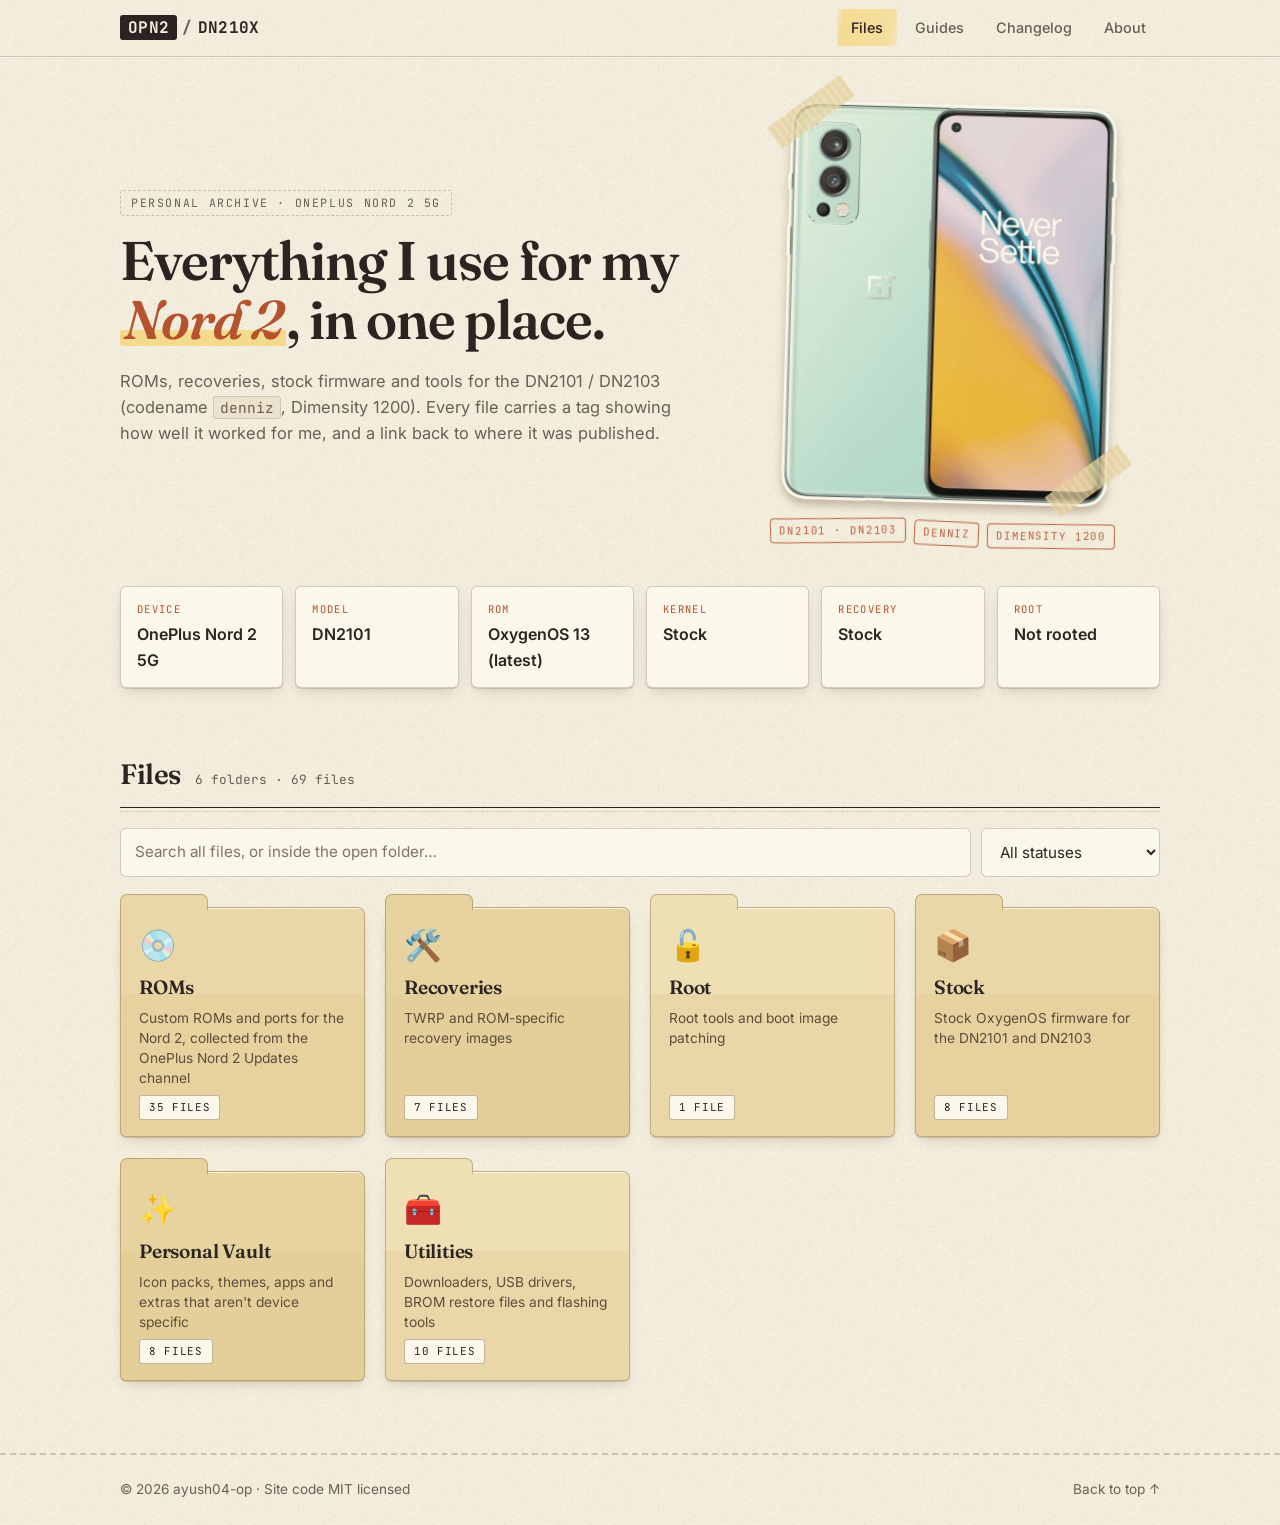
==== commit bfa31642: "Plain setup cards, smoother paper animations Removes ruled lines from the setup cards. Adds staggere" ====
--- a/index.html
+++ b/index.html
@@ -12,7 +12,7 @@
   <link rel="preconnect" href="https://fonts.googleapis.com">
   <link rel="preconnect" href="https://fonts.gstatic.com" crossorigin>
   <link href="https://fonts.googleapis.com/css2?family=Fraunces:ital,opsz,wght@0,9..144,400;0,9..144,600;0,9..144,700;1,9..144,600&family=Inter:wght@400;500;600;700&family=JetBrains+Mono:wght@400;500;700&display=swap" rel="stylesheet">
-  <link rel="stylesheet" href="style.css?v=20261103e">
+  <link rel="stylesheet" href="style.css?v=20261103f">
 </head>
 <body>
 
@@ -184,6 +184,6 @@
   </div>
 </footer>
 
-<script src="script.js?v=20261103e"></script>
+<script src="script.js?v=20261103f"></script>
 </body>
 </html>
--- a/style.css
+++ b/style.css
@@ -95,8 +95,10 @@
 
 /* ───────── Hero ───────── */
 .hero { padding: 60px 0 30px; }
-.hero > * { animation: fadeUp .8s var(--ease) both; }
-.hero > :nth-child(2) { animation-delay: .2s; }
+.hero-copy > * { animation: fadeUp .9s var(--ease) backwards; }
+.hero-copy > :nth-child(1) { animation-delay: .05s; }
+.hero-copy > :nth-child(2) { animation-delay: .15s; }
+.hero-copy > :nth-child(3) { animation-delay: .28s; }
 .hero-grid { display: grid; grid-template-columns: 1.15fr .85fr; gap: 44px; align-items: center; margin-bottom: 40px; }
 .eyebrow {
   display: inline-block; margin: 0 0 16px; padding: 3px 10px;
@@ -104,15 +106,17 @@
   border: 1px dashed var(--edge); border-radius: 3px;
 }
 h1 { text-wrap: balance; font-size: clamp(2.1rem, 4.6vw, 3.4rem); line-height: 1.08; letter-spacing: -.02em; margin: 0 0 18px; font-weight: 600; }
-.accent {
-  font-style: italic; color: var(--accent);
-  background: linear-gradient(transparent 62%, rgba(246, 214, 120, .75) 62%, rgba(246, 214, 120, .75) 92%, transparent 92%);
-  padding: 0 .08em;
-}
+.accent { position: relative; display: inline-block; font-style: italic; color: var(--accent); padding: 0 .08em; }
+.accent::before {  /* marker swipe draws itself in */
+  content: ""; position: absolute; left: 0; right: 0; bottom: .06em; height: .3em; z-index: -1;
+  background: rgba(246, 214, 120, .8); border-radius: 2px;
+  transform-origin: left center; animation: swipe .8s .65s var(--ease) backwards;
+}
+.hero-copy h1 { position: relative; isolation: isolate; }
 .lead { max-width: 560px; color: var(--muted); font-size: 1.03rem; margin: 0; }
 
 /* The device photo, taped to the page */
-.device { position: relative; margin: 0; transform: rotate(1.6deg); transition: transform .5s var(--spring); }
+.device { position: relative; margin: 0; transform: rotate(1.6deg); transition: transform .5s var(--spring); animation: land 1s .15s var(--spring) backwards; will-change: transform; }
 .device:hover { transform: rotate(0deg) translateY(-4px); }
 .device img { display: block; width: 100%; max-width: 360px; height: auto; margin: 0 auto; }
 .device::before, .device::after {
@@ -123,16 +127,18 @@
   -webkit-mask: linear-gradient(90deg, transparent 0, #000 2px, #000 calc(100% - 2px), transparent 100%);
           mask: linear-gradient(90deg, transparent 0, #000 2px, #000 calc(100% - 2px), transparent 100%);
 }
-.device::before { top: 14px; left: calc(50% - 190px); transform: rotate(-38deg); }
-.device::after  { bottom: 56px; right: calc(50% - 190px); transform: rotate(-38deg); }
+.device::before, .device::after { --tr: -38deg; transform: rotate(var(--tr)); animation: tape .5s var(--spring) backwards; }
+.device::before { top: 14px; left: calc(50% - 190px); animation-delay: .85s; }
+.device::after  { bottom: 56px; right: calc(50% - 190px); animation-delay: 1s; }
 .device figcaption { margin-top: 2px; display: flex; flex-wrap: wrap; justify-content: center; gap: 8px; }
 .device .cap {
   font-family: var(--mono); font-size: .68rem; letter-spacing: .08em; text-transform: uppercase;
   color: var(--accent); border: 1.5px solid var(--accent); border-radius: 4px; padding: 3px 8px;
   transform: rotate(-2deg); opacity: .9;
-}
-.device .cap:nth-child(2) { transform: rotate(1.5deg); }
-.device .cap:nth-child(3) { transform: rotate(-1deg); }
+  animation: stamp .45s var(--spring) backwards; animation-delay: 1.15s;
+}
+.device .cap:nth-child(2) { transform: rotate(1.5deg); animation-delay: 1.25s; }
+.device .cap:nth-child(3) { transform: rotate(-1deg); animation-delay: 1.35s; }
 
 /* "Current setup": a row of index cards */
 .setup {
@@ -141,9 +147,11 @@
 .setup .cell {
   background: var(--sheet); border: 1px solid var(--edge); border-radius: var(--radius);
   padding: 14px 16px; box-shadow: var(--lift);
-  background-image: repeating-linear-gradient(transparent 0 25px, rgba(120, 150, 190, .14) 25px 26px);
-  background-position: 0 14px;
-}
+  animation: settle .7s var(--ease) backwards; animation-delay: calc(.35s + var(--i, 0) * 70ms);
+  transition: transform .35s var(--spring);
+}
+.setup .cell:hover { transform: translateY(-3px) rotate(-.4deg); }
+.setup .cell:active { transform: scale(.97); transition-duration: .1s; }
 .setup .k { font-family: var(--mono); font-size: .66rem; letter-spacing: .13em; color: var(--accent); text-transform: uppercase; }
 .setup .v { font-weight: 600; margin-top: 4px; word-break: break-word; }
 
@@ -156,7 +164,8 @@
 .section-head::after { content: ""; position: absolute; left: 0; right: 0; bottom: -5px; border-bottom: 1px dotted var(--edge); }
 h2 { margin: 0; font-size: 1.75rem; letter-spacing: -.015em; font-weight: 600; }
 .count { font-family: var(--mono); font-size: .8rem; color: var(--muted); }
-.panel:not([hidden]) { animation: fadeUp .45s var(--ease) both; }
+.panel:not([hidden]) { animation: fadeUp .5s var(--ease) backwards; }
+html.vt .panel:not([hidden]) { animation: none; }
 .panel-intro { color: var(--muted); max-width: 680px; margin: 4px 0 24px; }
 
 .reveal { opacity: 0; transform: translateY(22px); transition: opacity .7s var(--ease), transform .7s var(--ease); }
@@ -214,7 +223,7 @@
   background: var(--manila); border: 1px solid rgba(110, 80, 30, .35); border-radius: 2px 8px 6px 6px;
   box-shadow: var(--lift);
   transition: transform .3s var(--spring);
-  animation: fadeUp .6s var(--ease) both; animation-delay: calc(var(--i, 0) * 60ms);
+  animation: settle .7s var(--ease) backwards; animation-delay: calc(var(--i, 0) * 70ms);
 }
 .folder::before {  /* the tab */
   content: ""; position: absolute; left: -1px; top: -14px; width: 86px; height: 15px;
@@ -228,7 +237,9 @@
 .folder > * { position: relative; z-index: 1; }
 .folder:nth-child(3n+2), .folder:nth-child(3n+2)::before { background-color: #e6d3a0; }
 .folder:nth-child(3n),   .folder:nth-child(3n)::before   { background-color: #efdfb5; }
-.folder:hover { transform: translateY(-5px) rotate(-.6deg); }
+.folder::after { transform-origin: bottom center; transition: transform .45s var(--spring), opacity .3s; }
+.folder:hover { transform: translateY(-6px) rotate(-.6deg); }
+.folder:hover::after { transform: scaleY(.82); opacity: .5; }
 .folder:active { transform: translateY(0) scale(.97); transition-duration: .1s; }
 .folder-icon { font-size: 1.9rem; line-height: 1; transition: transform .4s var(--spring); }
 .folder:hover .folder-icon { transform: scale(1.12) rotate(-6deg); }
@@ -242,7 +253,7 @@
 .folder-count.empty-folder { border-style: dashed; opacity: .75; }
 
 /* ───────── Breadcrumb + chips ───────── */
-.crumbs { display: flex; flex-wrap: wrap; align-items: center; gap: 10px 14px; margin: 8px 0 18px; animation: fadeUp .4s var(--ease) both; }
+.crumbs { display: flex; flex-wrap: wrap; align-items: center; gap: 10px 14px; margin: 8px 0 18px; animation: fadeUp .4s var(--ease) backwards; }
 .crumbs[hidden], .chips[hidden], .list[hidden], .folders[hidden] { display: none; }
 .crumb-back {
   position: relative; overflow: hidden; font: 600 .84rem var(--sans); cursor: pointer; color: var(--ink);
@@ -273,7 +284,7 @@
   padding: 18px 22px 18px 24px;
   background: var(--sheet); border: 1px solid var(--edge); border-radius: 3px 3px 3px 3px;
   box-shadow: var(--lift);
-  animation: fadeUp .5s var(--ease) both; animation-delay: calc(var(--i, 0) * 45ms);
+  animation: settle .55s var(--ease) backwards; animation-delay: calc(var(--i, 0) * 50ms);
   transition: transform .3s var(--spring);
 }
 .card::before {  /* punched margin line */
@@ -284,7 +295,8 @@
   background: linear-gradient(225deg, var(--paper) 50%, var(--paper-2) 50%);
   border-left: 1px solid var(--edge); border-bottom: 1px solid var(--edge); border-bottom-left-radius: 3px;
 }
-.card:hover { transform: translateY(-3px); }
+.card:hover { transform: translateY(-3px) rotate(-.15deg); }
+.card:active { transform: scale(.985); transition-duration: .1s; }
 .card h3 { margin: 0; font-size: 1.04rem; font-weight: 600; display: flex; flex-wrap: wrap; align-items: center; gap: 6px 8px; padding-right: 16px; }
 .meta { font-family: var(--mono); font-size: .74rem; color: var(--muted); display: flex; flex-wrap: wrap; gap: 4px 14px; margin-top: 6px; }
 .notes { grid-column: 1 / -1; color: var(--muted); font-size: .9rem; margin: 2px 0 0; padding-top: 10px; border-top: 1px dashed var(--edge); }
@@ -317,7 +329,7 @@
 .g-name { font-family: var(--serif); font-size: 1.12rem; }
 .g-sum { font-weight: 400; font-size: .88rem; color: var(--muted); font-family: var(--sans); }
 .g-body { display: grid; gap: 18px; padding-top: 12px; border-top: 1px dashed var(--edge); }
-.guide[open] .g-body { animation: fadeUp .4s var(--ease) both; }
+.guide[open] .g-body { animation: fadeUp .5s .05s var(--ease) backwards; }
 .g-block h4 {
   margin: 0 0 6px; font-family: var(--mono); font-size: .7rem; letter-spacing: .14em; text-transform: uppercase; color: var(--accent);
 }
@@ -412,6 +424,11 @@
 .btn:not(.ghost) .ripple, .chip.active .ripple { background: radial-gradient(circle, rgba(255, 255, 255, .45), rgba(255, 255, 255, 0) 65%); }
 @keyframes ripple { to { transform: scale(1); opacity: 0; } }
 @keyframes fadeUp { from { opacity: 0; transform: translateY(16px); } to { opacity: 1; transform: none; } }
+@keyframes settle { from { opacity: 0; transform: translateY(22px) rotate(-.8deg) scale(.985); } to { opacity: 1; transform: none; } }
+@keyframes land { from { opacity: 0; transform: translateY(-46px) rotate(-7deg) scale(.94); } to { opacity: 1; transform: rotate(1.6deg); } }
+@keyframes tape { from { opacity: 0; transform: rotate(var(--tr)) scale(.4); } to { opacity: 1; transform: rotate(var(--tr)) scale(1); } }
+@keyframes stamp { from { opacity: 0; transform: scale(1.8) rotate(-8deg); } to { opacity: .9; } }
+@keyframes swipe { from { transform: scaleX(0); } to { transform: scaleX(1); } }
 
 /* ───────── Responsive ───────── */
 @media (max-width: 760px) {
@@ -443,3 +460,16 @@
   *, *::before, *::after { animation: none !important; transition: none !important; scroll-behavior: auto !important; }
   .reveal { opacity: 1; transform: none; }
 }
+
+/* ───────── Smooth guide open/close (Chrome/Android; others fall back to the fade) ───────── */
+:root { interpolate-size: allow-keywords; }
+details::details-content { block-size: 0; overflow: clip; transition: block-size .5s var(--ease), content-visibility .5s allow-discrete; }
+details[open]::details-content { block-size: auto; }
+
+/* ───────── Page transitions between tabs and folders ───────── */
+.top { view-transition-name: top; }
+::view-transition-group(top) { animation-duration: 0s; }
+::view-transition-old(root) { animation: vtOut .22s ease both; }
+::view-transition-new(root) { animation: vtIn .45s var(--ease) both; }
+@keyframes vtOut { to { opacity: 0; } }
+@keyframes vtIn { from { opacity: 0; transform: translateY(14px); } }
